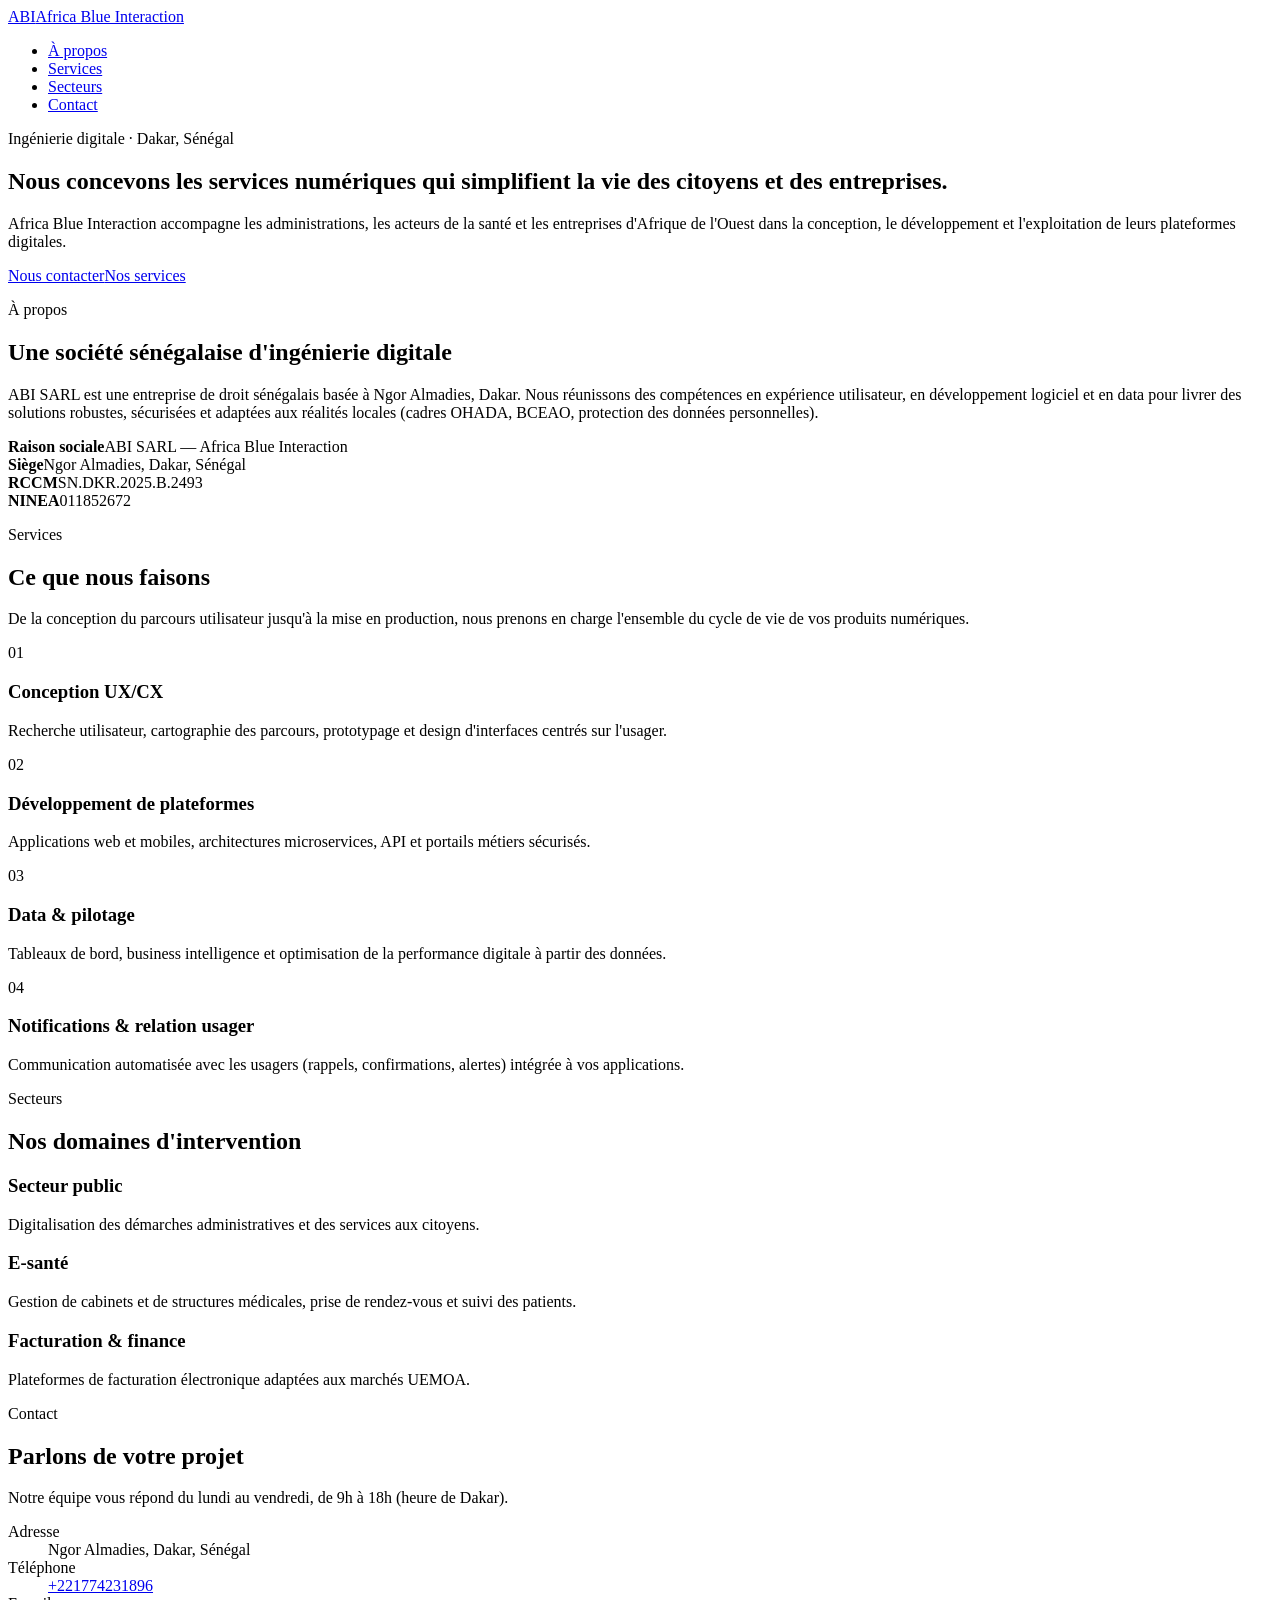
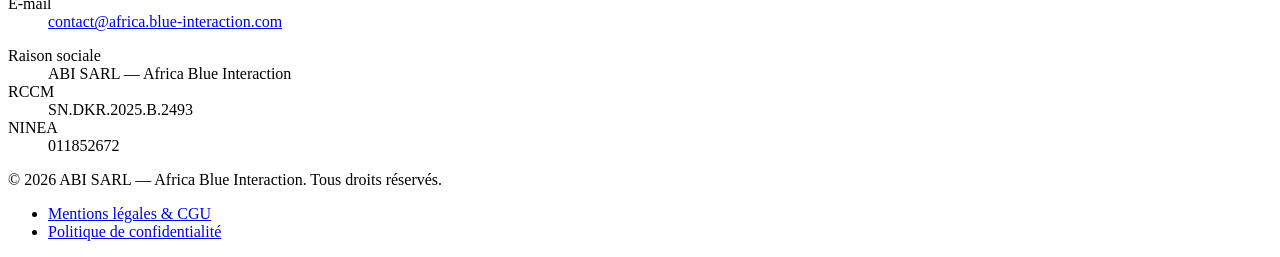
==== index.html @ 1cbf9026 "Create index.html" ====
<!doctype html>
<html lang="fr">
<head>
<meta charset="utf-8">
<meta name="viewport" content="width=device-width,initial-scale=1">
<title>Africa Blue Interaction — Ingénierie digitale, Dakar</title>
<meta name="description" content="Africa Blue Interaction (ABI SARL) est une société d'ingénierie digitale basée à Dakar, spécialisée dans la digitalisation du secteur public, l'e-santé, les plateformes data et l'expérience utilisateur.">
<link rel="preconnect" href="https://fonts.googleapis.com">
<link rel="preconnect" href="https://fonts.gstatic.com" crossorigin>
<link href="https://fonts.googleapis.com/css2?family=DM+Sans:wght@400;500;700&family=Fraunces:opsz,wght@9..144,600&display=swap" rel="stylesheet">
<link rel="stylesheet" href="style.css">
<script type="application/ld+json">
{"@context":"https://schema.org","@type":"Organization","name":"Africa Blue Interaction","legalName":"ABI SARL","url":"https://africa.blue-interaction.com","email":"contact@africa.blue-interaction.com","telephone":"+221774231896","address":{"@type":"PostalAddress","streetAddress":"Ngor Almadies","addressLocality":"Dakar","addressCountry":"SN"}}
</script>
</head>
<body>
<header class="top">
  <div class="wrap nav">
    <a class="brand" href="index.html"><span class="mark">ABI</span>Africa Blue Interaction</a>
    <ul>
      <li><a href="#apropos">À propos</a></li>
      <li><a href="#services">Services</a></li>
      <li><a href="#secteurs">Secteurs</a></li>
      <li><a href="#contact">Contact</a></li>
    </ul>
  </div>
</header>

<section class="hero">
  <div class="wrap">
    <p class="eyebrow">Ingénierie digitale · Dakar, Sénégal</p>
    <h1>Nous concevons les services numériques qui simplifient la vie des citoyens et des entreprises.</h1>
    <p>Africa Blue Interaction accompagne les administrations, les acteurs de la santé et les entreprises d'Afrique de l'Ouest dans la conception, le développement et l'exploitation de leurs plateformes digitales.</p>
    <a class="btn" href="#contact">Nous contacter</a><a class="btn ghost" href="#services">Nos services</a>
  </div>
</section>

<section id="apropos">
  <div class="wrap">
    <p class="kicker">À propos</p>
    <h2>Une société sénégalaise d'ingénierie digitale</h2>
    <p class="lead">ABI SARL est une entreprise de droit sénégalais basée à Ngor Almadies, Dakar. Nous réunissons des compétences en expérience utilisateur, en développement logiciel et en data pour livrer des solutions robustes, sécurisées et adaptées aux réalités locales (cadres OHADA, BCEAO, protection des données personnelles).</p>
    <div class="facts">
      <div class="fact"><b>Raison sociale</b><span>ABI SARL — Africa Blue Interaction</span></div>
      <div class="fact"><b>Siège</b><span>Ngor Almadies, Dakar, Sénégal</span></div>
      <div class="fact"><b>RCCM</b><span>SN.DKR.2025.B.2493</span></div>
      <div class="fact"><b>NINEA</b><span>011852672</span></div>
    </div>
  </div>
</section>

<section id="services" class="alt">
  <div class="wrap">
    <p class="kicker">Services</p>
    <h2>Ce que nous faisons</h2>
    <p class="lead">De la conception du parcours utilisateur jusqu'à la mise en production, nous prenons en charge l'ensemble du cycle de vie de vos produits numériques.</p>
    <div class="grid">
      <div class="card"><span class="num">01</span><h3>Conception UX/CX</h3><p>Recherche utilisateur, cartographie des parcours, prototypage et design d'interfaces centrés sur l'usager.</p></div>
      <div class="card"><span class="num">02</span><h3>Développement de plateformes</h3><p>Applications web et mobiles, architectures microservices, API et portails métiers sécurisés.</p></div>
      <div class="card"><span class="num">03</span><h3>Data & pilotage</h3><p>Tableaux de bord, business intelligence et optimisation de la performance digitale à partir des données.</p></div>
      <div class="card"><span class="num">04</span><h3>Notifications & relation usager</h3><p>Communication automatisée avec les usagers (rappels, confirmations, alertes) intégrée à vos applications.</p></div>
    </div>
  </div>
</section>

<section id="secteurs">
  <div class="wrap">
    <p class="kicker">Secteurs</p>
    <h2>Nos domaines d'intervention</h2>
    <div class="grid">
      <div class="card"><h3>Secteur public</h3><p>Digitalisation des démarches administratives et des services aux citoyens.</p></div>
      <div class="card"><h3>E-santé</h3><p>Gestion de cabinets et de structures médicales, prise de rendez-vous et suivi des patients.</p></div>
      <div class="card"><h3>Facturation & finance</h3><p>Plateformes de facturation électronique adaptées aux marchés UEMOA.</p></div>
    </div>
  </div>
</section>

<section id="contact" class="alt">
  <div class="wrap">
    <p class="kicker">Contact</p>
    <h2>Parlons de votre projet</h2>
    <p class="lead">Notre équipe vous répond du lundi au vendredi, de 9h à 18h (heure de Dakar).</p>
    <div class="contact-box">
      <dl>
        <div><dt>Adresse</dt><dd>Ngor Almadies, Dakar, Sénégal</dd></div>
        <div><dt>Téléphone</dt><dd><a href="tel:+221774231896">+221774231896</a></dd></div>
        <div><dt>E-mail</dt><dd><a href="mailto:contact@africa.blue-interaction.com">contact@africa.blue-interaction.com</a></dd></div>
      </dl>
      <dl>
        <div><dt>Raison sociale</dt><dd>ABI SARL — Africa Blue Interaction</dd></div>
        <div><dt>RCCM</dt><dd>SN.DKR.2025.B.2493</dd></div>
        <div><dt>NINEA</dt><dd>011852672</dd></div>
      </dl>
    </div>
  </div>
</section>

<footer>
  <div class="wrap foot">
    <p>© 2026 ABI SARL — Africa Blue Interaction. Tous droits réservés.</p>
    <ul>
      <li><a href="mentions-legales.html">Mentions légales & CGU</a></li>
      <li><a href="politique-confidentialite.html">Politique de confidentialité</a></li>
    </ul>
  </div>
</footer>
</body>
</html>
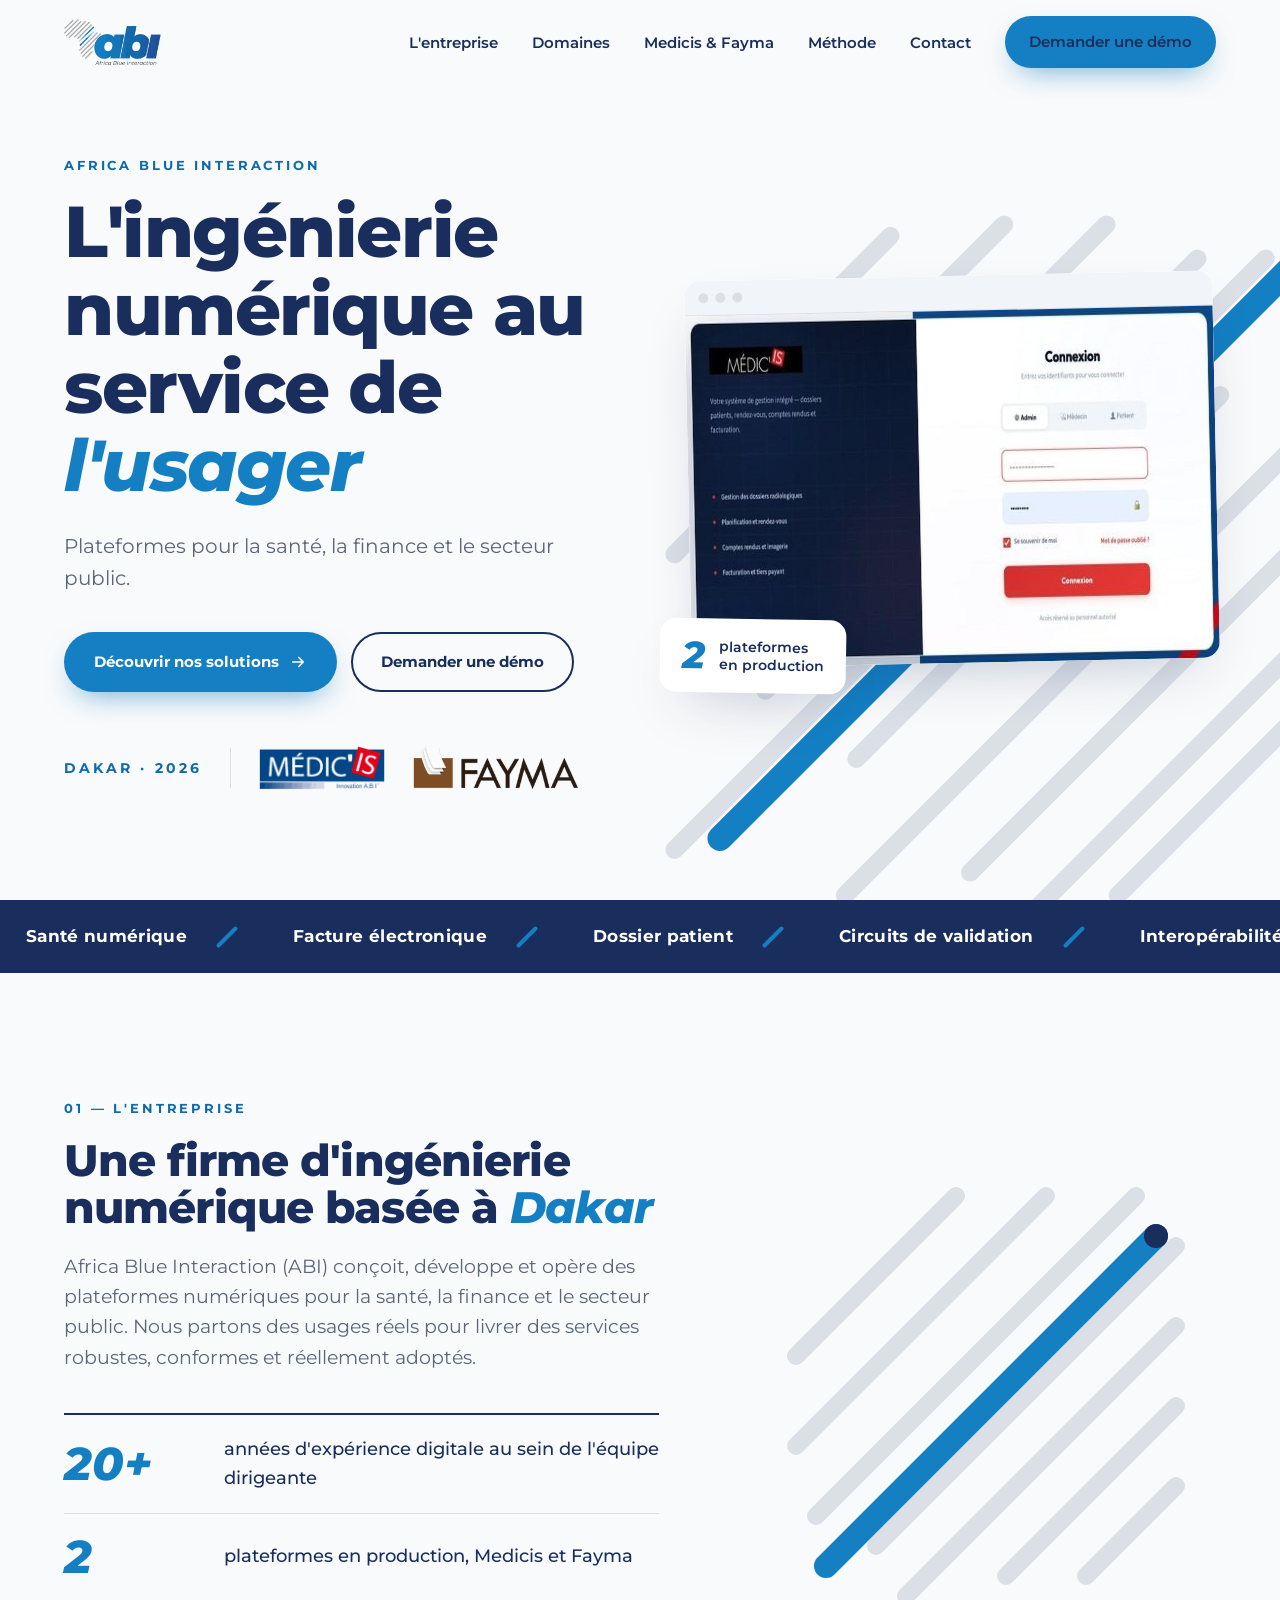
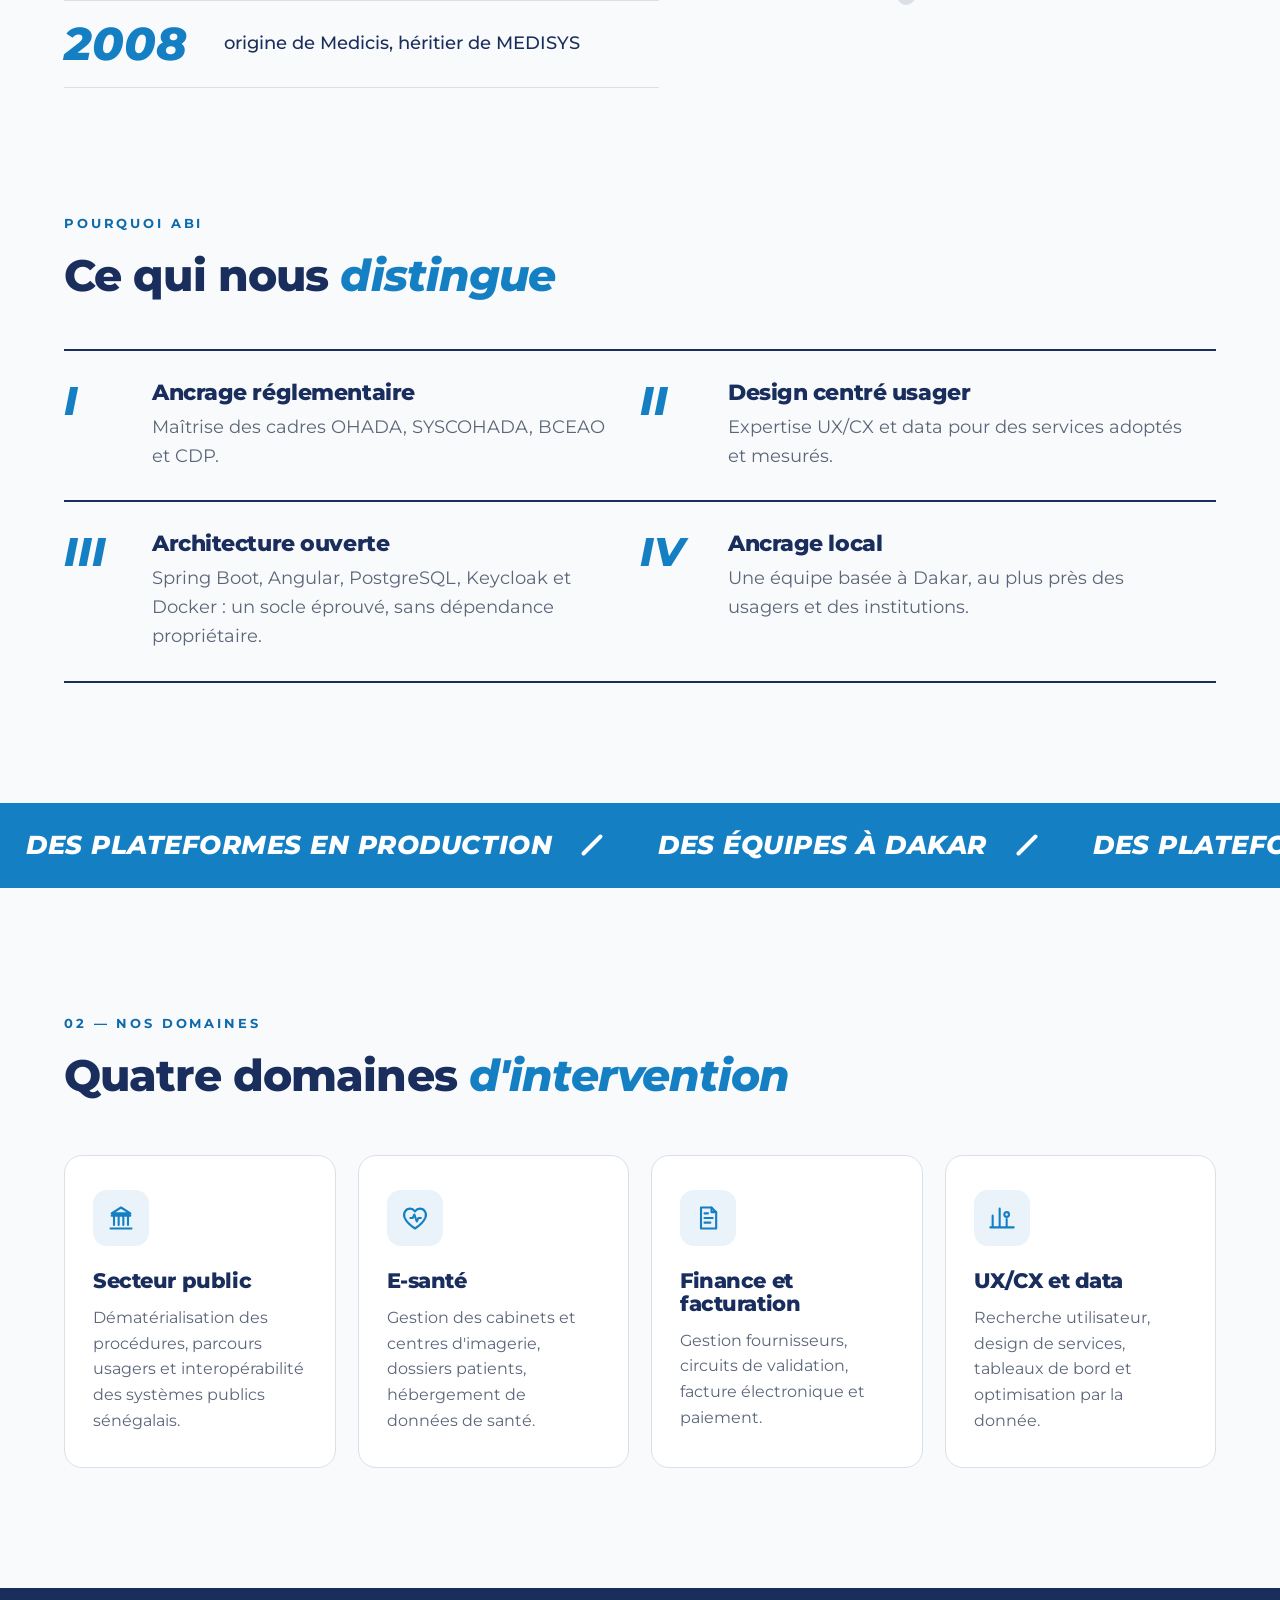
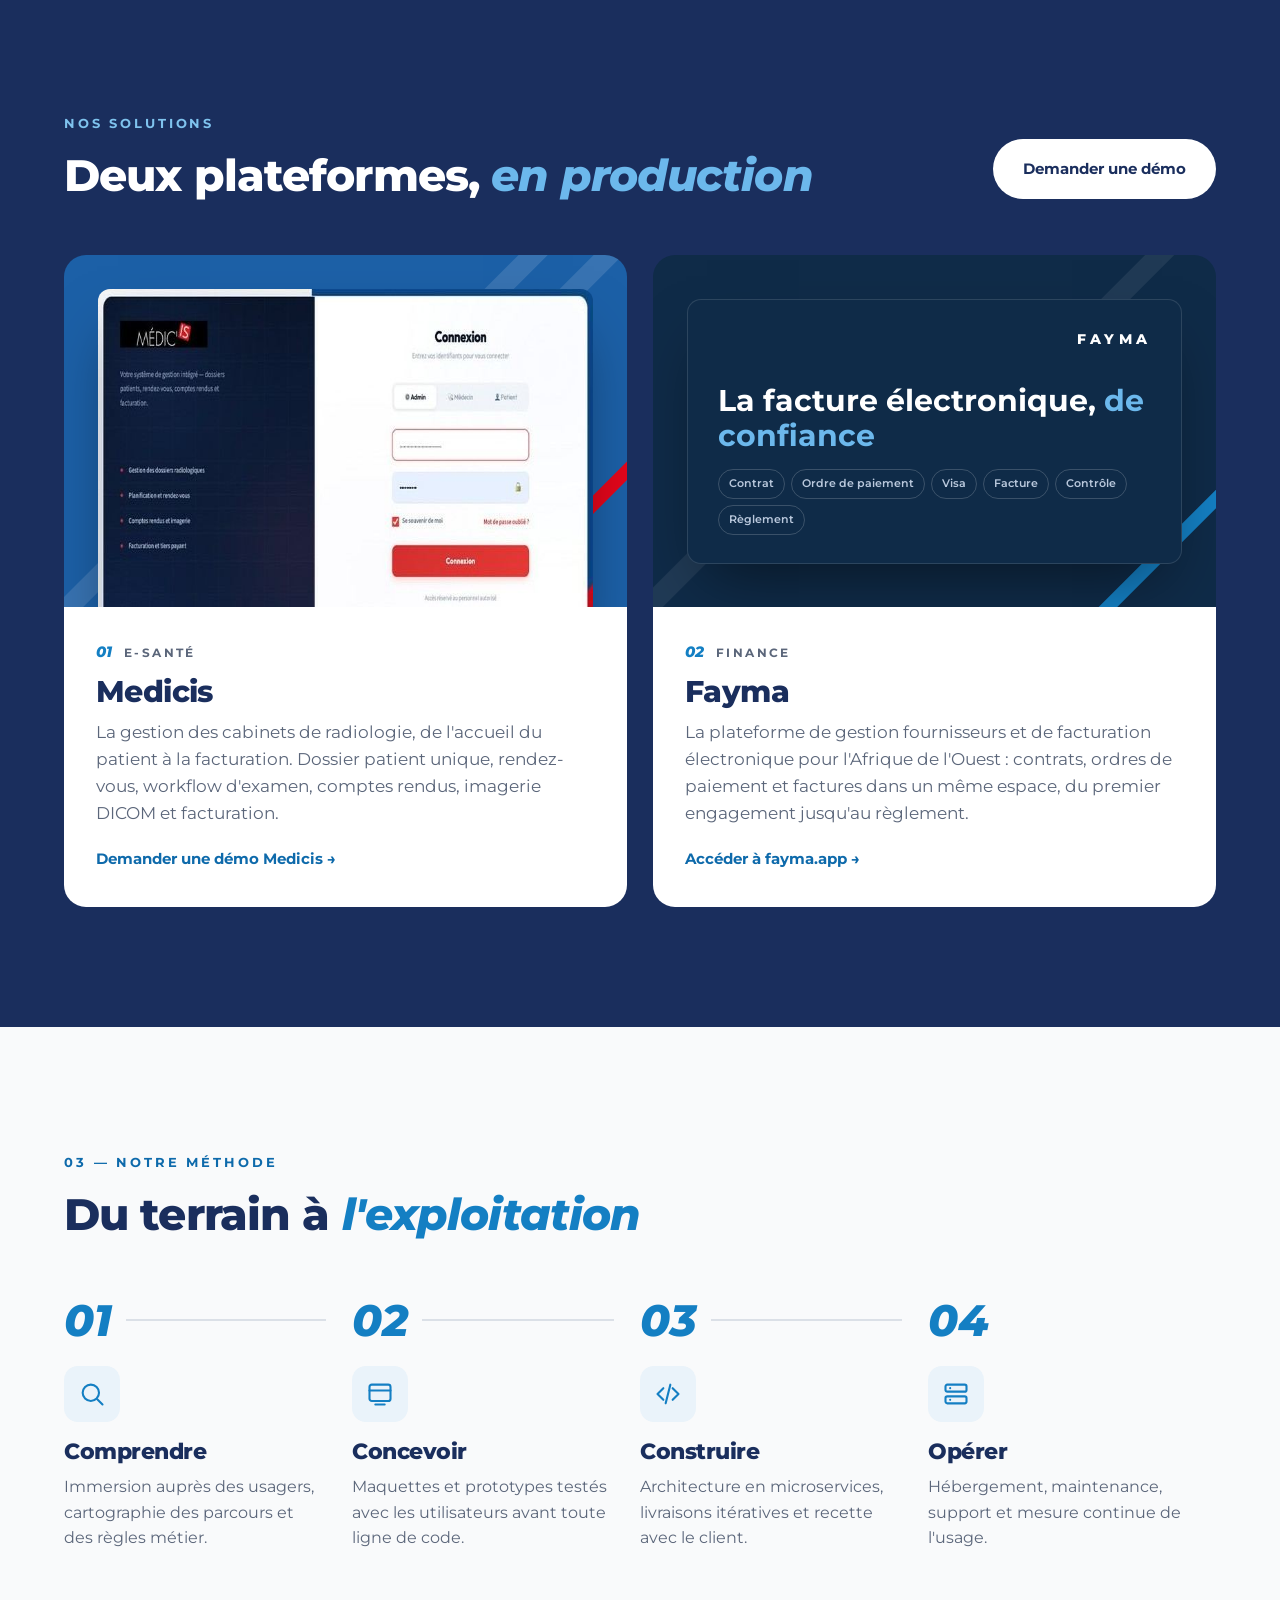
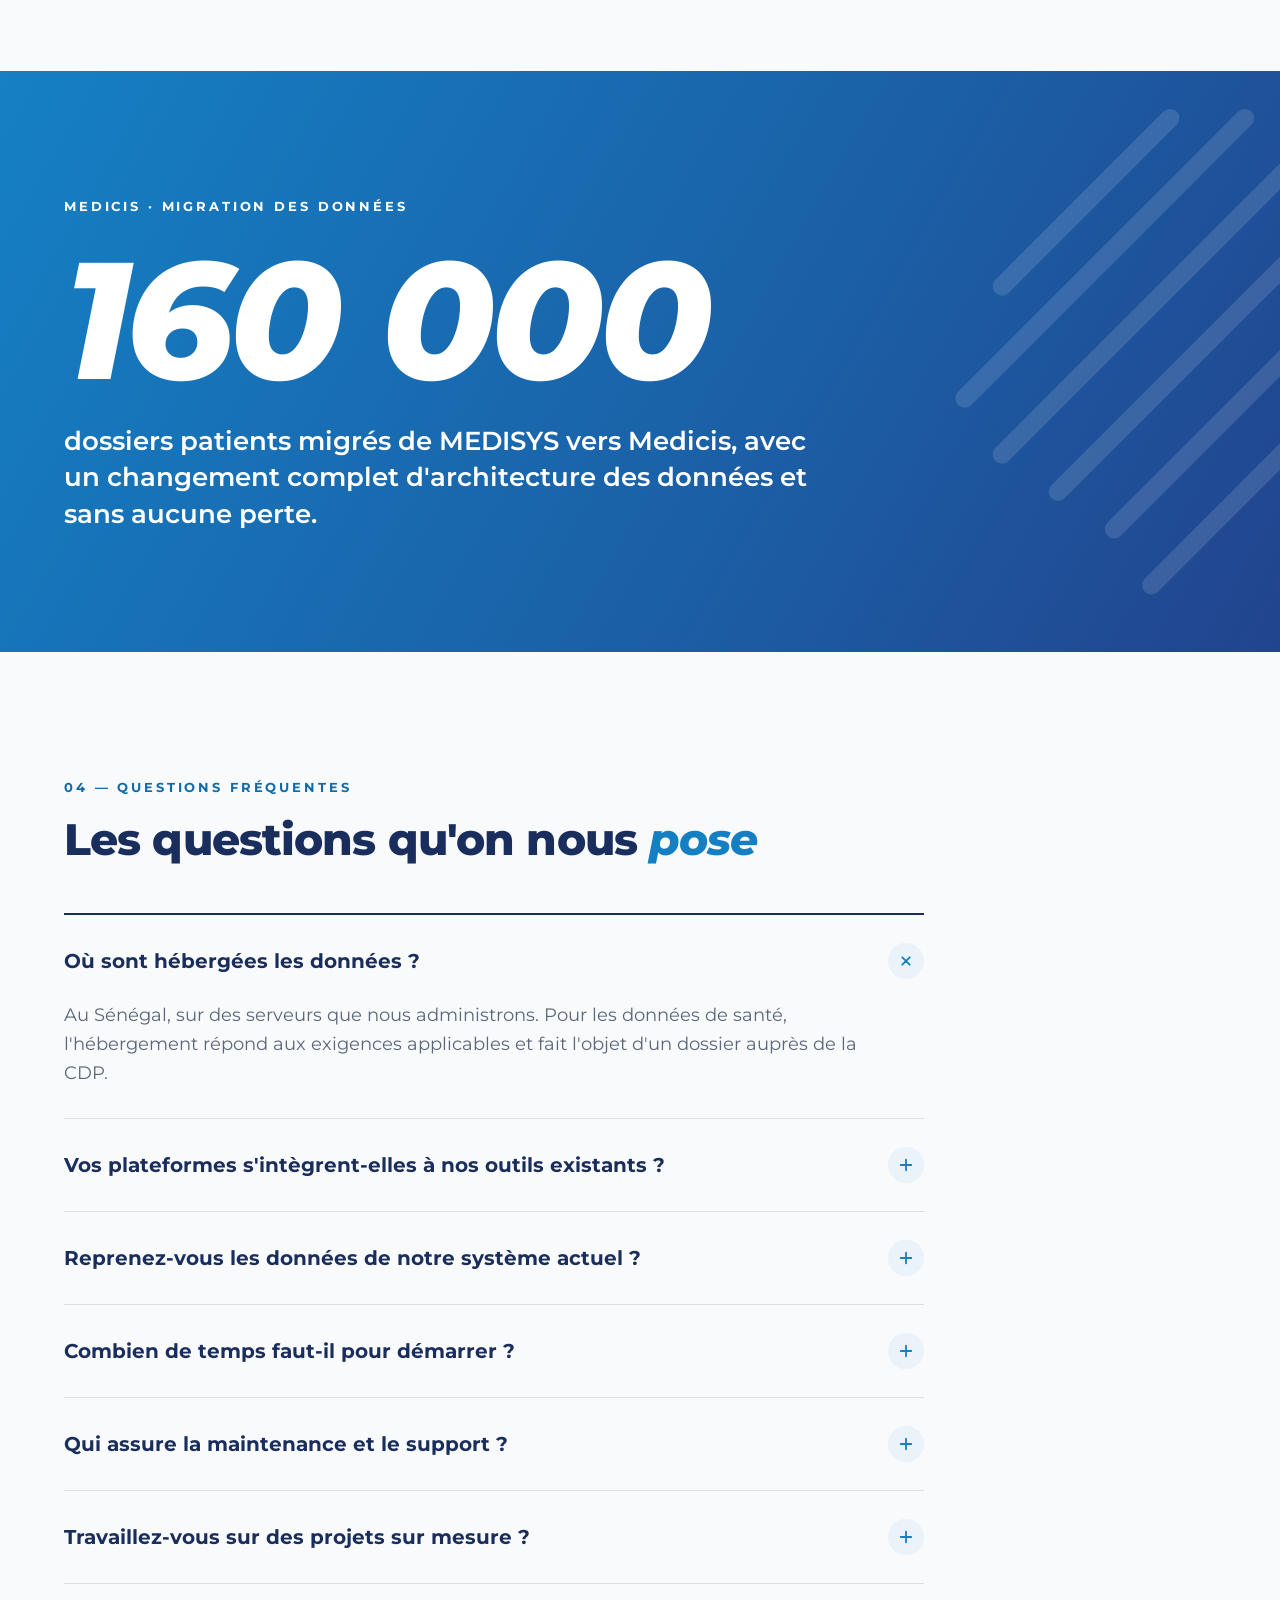
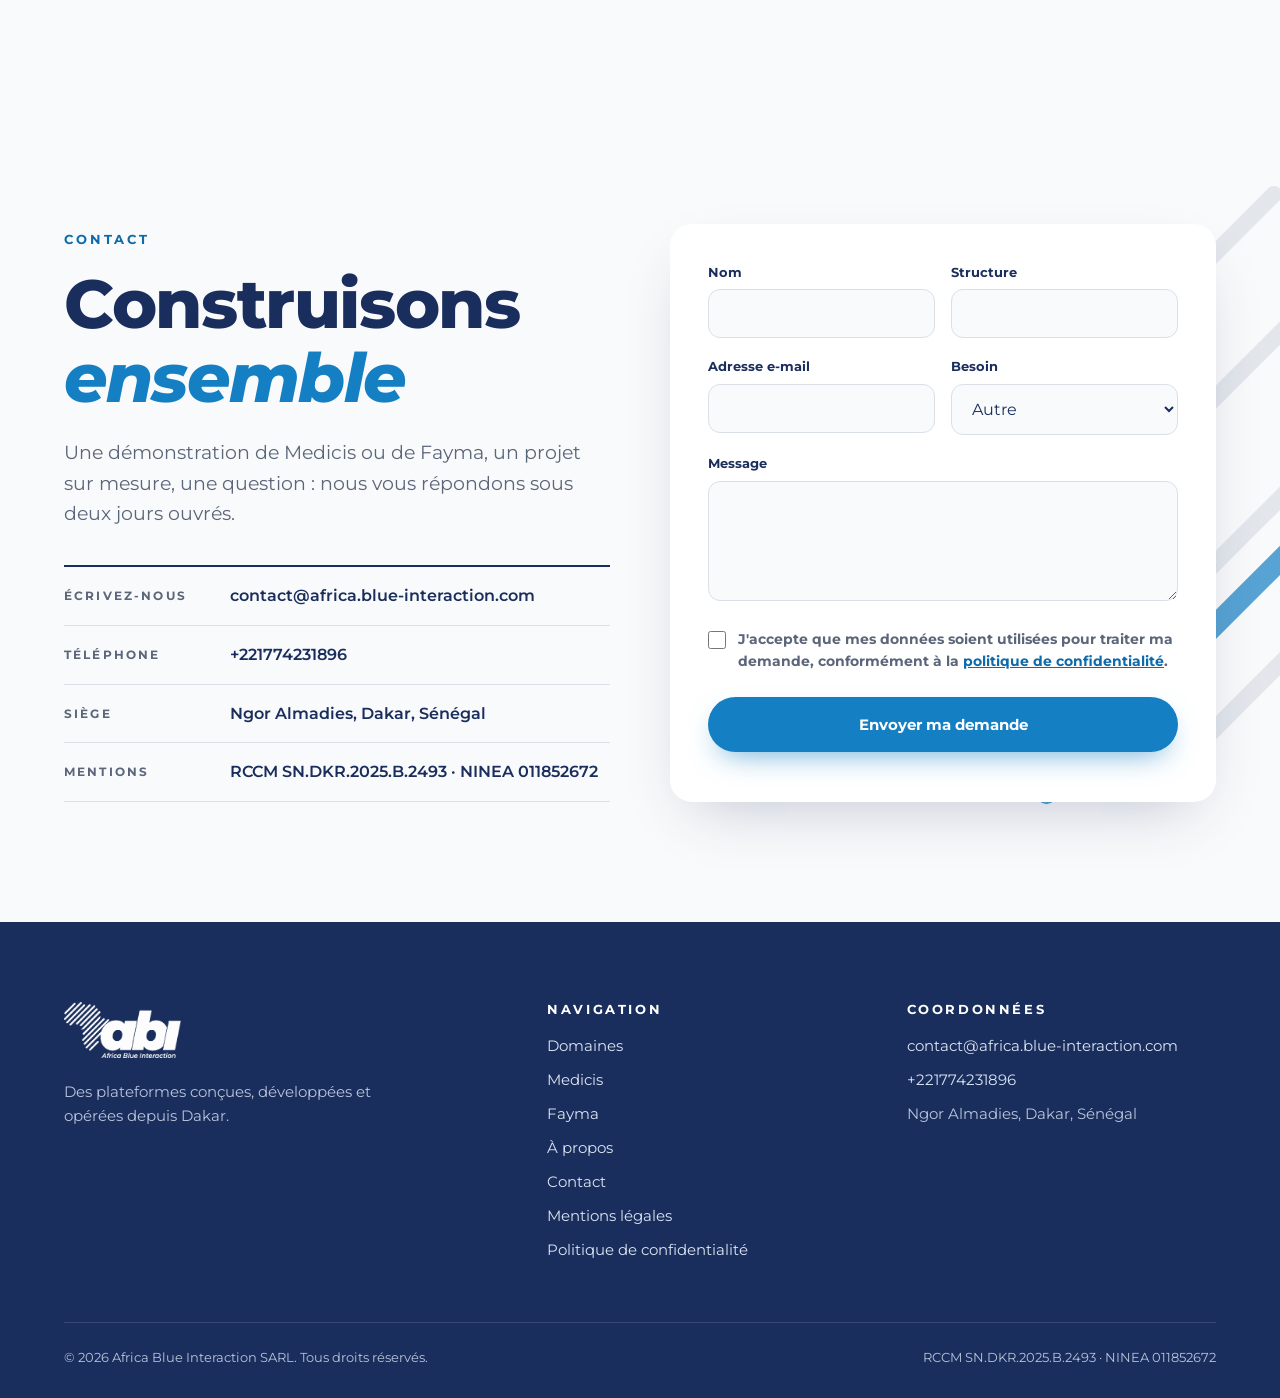
==== commit 86f76b40: "Add files via upload" ====
--- a/index.html
+++ b/index.html
@@ -3,106 +3,361 @@
 <head>
 <meta charset="utf-8">
 <meta name="viewport" content="width=device-width,initial-scale=1">
-<title>Africa Blue Interaction — Ingénierie digitale, Dakar</title>
-<meta name="description" content="Africa Blue Interaction (ABI SARL) est une société d'ingénierie digitale basée à Dakar, spécialisée dans la digitalisation du secteur public, l'e-santé, les plateformes data et l'expérience utilisateur.">
+<title>Africa Blue Interaction — L'ingénierie numérique au service de l'usager</title>
+<meta name="description" content="Africa Blue Interaction (ABI) conçoit, développe et opère depuis Dakar des plateformes numériques pour la santé, la finance et le secteur public : Medicis et Fayma.">
+<meta property="og:title" content="Africa Blue Interaction — Ingénierie numérique, Dakar">
+<meta property="og:description" content="Plateformes pour la santé, la finance et le secteur public.">
+<meta property="og:type" content="website">
+<meta property="og:url" content="https://africa.blue-interaction.com/">
+<meta property="og:image" content="https://africa.blue-interaction.com/assets/logo-abi.png">
+<link rel="icon" href="assets/logo-abi.png">
 <link rel="preconnect" href="https://fonts.googleapis.com">
 <link rel="preconnect" href="https://fonts.gstatic.com" crossorigin>
-<link href="https://fonts.googleapis.com/css2?family=DM+Sans:wght@400;500;700&family=Fraunces:opsz,wght@9..144,600&display=swap" rel="stylesheet">
+<link href="https://fonts.googleapis.com/css2?family=Montserrat:ital,wght@0,400;0,500;0,600;0,700;0,800;1,700;1,800&display=swap" rel="stylesheet">
 <link rel="stylesheet" href="style.css">
 <script type="application/ld+json">
-{"@context":"https://schema.org","@type":"Organization","name":"Africa Blue Interaction","legalName":"ABI SARL","url":"https://africa.blue-interaction.com","email":"contact@africa.blue-interaction.com","telephone":"+221774231896","address":{"@type":"PostalAddress","streetAddress":"Ngor Almadies","addressLocality":"Dakar","addressCountry":"SN"}}
+{"@context":"https://schema.org","@type":"Organization","name":"Africa Blue Interaction","legalName":"Africa Blue Interaction SARL","alternateName":"ABI SARL","url":"https://africa.blue-interaction.com","logo":"https://africa.blue-interaction.com/assets/logo-abi.png","email":"contact@africa.blue-interaction.com","telephone":"+221774231896","address":{"@type":"PostalAddress","streetAddress":"Ngor Almadies","addressLocality":"Dakar","addressCountry":"SN"}}
 </script>
 </head>
 <body>
-<header class="top">
+
+<header class="top" id="top">
   <div class="wrap nav">
-    <a class="brand" href="index.html"><span class="mark">ABI</span>Africa Blue Interaction</a>
-    <ul>
-      <li><a href="#apropos">À propos</a></li>
-      <li><a href="#services">Services</a></li>
-      <li><a href="#secteurs">Secteurs</a></li>
+    <a class="logo" href="#accueil" aria-label="Africa Blue Interaction, accueil"><img src="assets/logo-abi.png" alt="Africa Blue Interaction"></a>
+    <button class="burger" aria-label="Ouvrir le menu" aria-expanded="false"><span></span><span></span><span></span></button>
+    <ul id="menu">
+      <li><a href="#entreprise">L'entreprise</a></li>
+      <li><a href="#domaines">Domaines</a></li>
+      <li><a href="#solutions">Medicis &amp; Fayma</a></li>
+      <li><a href="#methode">Méthode</a></li>
       <li><a href="#contact">Contact</a></li>
+      <li><a class="btn btn-bleu" href="#contact">Demander une démo</a></li>
     </ul>
   </div>
 </header>
 
-<section class="hero">
-  <div class="wrap">
-    <p class="eyebrow">Ingénierie digitale · Dakar, Sénégal</p>
-    <h1>Nous concevons les services numériques qui simplifient la vie des citoyens et des entreprises.</h1>
-    <p>Africa Blue Interaction accompagne les administrations, les acteurs de la santé et les entreprises d'Afrique de l'Ouest dans la conception, le développement et l'exploitation de leurs plateformes digitales.</p>
-    <a class="btn" href="#contact">Nous contacter</a><a class="btn ghost" href="#services">Nos services</a>
-  </div>
-</section>
-
-<section id="apropos">
-  <div class="wrap">
-    <p class="kicker">À propos</p>
-    <h2>Une société sénégalaise d'ingénierie digitale</h2>
-    <p class="lead">ABI SARL est une entreprise de droit sénégalais basée à Ngor Almadies, Dakar. Nous réunissons des compétences en expérience utilisateur, en développement logiciel et en data pour livrer des solutions robustes, sécurisées et adaptées aux réalités locales (cadres OHADA, BCEAO, protection des données personnelles).</p>
-    <div class="facts">
-      <div class="fact"><b>Raison sociale</b><span>ABI SARL — Africa Blue Interaction</span></div>
-      <div class="fact"><b>Siège</b><span>Ngor Almadies, Dakar, Sénégal</span></div>
-      <div class="fact"><b>RCCM</b><span>SN.DKR.2025.B.2493</span></div>
-      <div class="fact"><b>NINEA</b><span>011852672</span></div>
-    </div>
-  </div>
-</section>
-
-<section id="services" class="alt">
-  <div class="wrap">
-    <p class="kicker">Services</p>
-    <h2>Ce que nous faisons</h2>
-    <p class="lead">De la conception du parcours utilisateur jusqu'à la mise en production, nous prenons en charge l'ensemble du cycle de vie de vos produits numériques.</p>
-    <div class="grid">
-      <div class="card"><span class="num">01</span><h3>Conception UX/CX</h3><p>Recherche utilisateur, cartographie des parcours, prototypage et design d'interfaces centrés sur l'usager.</p></div>
-      <div class="card"><span class="num">02</span><h3>Développement de plateformes</h3><p>Applications web et mobiles, architectures microservices, API et portails métiers sécurisés.</p></div>
-      <div class="card"><span class="num">03</span><h3>Data & pilotage</h3><p>Tableaux de bord, business intelligence et optimisation de la performance digitale à partir des données.</p></div>
-      <div class="card"><span class="num">04</span><h3>Notifications & relation usager</h3><p>Communication automatisée avec les usagers (rappels, confirmations, alertes) intégrée à vos applications.</p></div>
-    </div>
-  </div>
-</section>
-
-<section id="secteurs">
-  <div class="wrap">
-    <p class="kicker">Secteurs</p>
-    <h2>Nos domaines d'intervention</h2>
-    <div class="grid">
-      <div class="card"><h3>Secteur public</h3><p>Digitalisation des démarches administratives et des services aux citoyens.</p></div>
-      <div class="card"><h3>E-santé</h3><p>Gestion de cabinets et de structures médicales, prise de rendez-vous et suivi des patients.</p></div>
-      <div class="card"><h3>Facturation & finance</h3><p>Plateformes de facturation électronique adaptées aux marchés UEMOA.</p></div>
-    </div>
-  </div>
-</section>
-
-<section id="contact" class="alt">
-  <div class="wrap">
-    <p class="kicker">Contact</p>
-    <h2>Parlons de votre projet</h2>
-    <p class="lead">Notre équipe vous répond du lundi au vendredi, de 9h à 18h (heure de Dakar).</p>
-    <div class="contact-box">
-      <dl>
-        <div><dt>Adresse</dt><dd>Ngor Almadies, Dakar, Sénégal</dd></div>
+<!-- HÉROS -->
+<section class="hero" id="accueil">
+  <svg class="stripes" viewBox="0 0 640 760" preserveAspectRatio="xMaxYMid meet" aria-hidden="true">
+    <g stroke="#DBE0E7" stroke-width="16">
+      <line x1="90" y1="300" x2="230" y2="160"/>
+      <line x1="40" y1="440" x2="330" y2="150"/>
+      <line x1="40" y1="530" x2="420" y2="150"/>
+      <line x1="120" y1="560" x2="500" y2="180"/>
+      <line x1="40" y1="700" x2="560" y2="180"/>
+      <line x1="200" y1="620" x2="520" y2="300"/>
+      <line x1="190" y1="740" x2="610" y2="320"/>
+      <line x1="300" y1="720" x2="590" y2="430"/>
+      <line x1="350" y1="760" x2="640" y2="470"/>
+      <line x1="430" y1="740" x2="620" y2="550"/>
+    </g>
+    <line class="diag" x1="80" y1="690" x2="590" y2="180" stroke="#147FC3" stroke-width="22" stroke-linecap="round"/>
+  </svg>
+  <span class="vertical">INGÉNIERIE NUMÉRIQUE · DAKAR</span>
+  <div class="wrap hero-grid">
+    <div>
+      <span class="label rv">Africa Blue Interaction</span>
+      <h1 class="rv">L'ingénierie numérique au service de <em class="k">l'usager</em></h1>
+      <p class="sub rv">Plateformes pour la santé, la finance et le secteur public.</p>
+      <div class="ctas rv">
+        <a class="btn btn-bleu" href="#solutions">Découvrir nos solutions
+          <svg viewBox="0 0 24 24" fill="none" stroke="currentColor" stroke-width="2.2" stroke-linecap="round" stroke-linejoin="round"><path d="M5 12h14M13 6l6 6-6 6"/></svg></a>
+        <a class="btn btn-ligne" href="#contact">Demander une démo</a>
+      </div>
+      <div class="meta rv">
+        <span class="city">DAKAR · 2026</span>
+        <span class="sep"></span>
+        <a href="#solutions" aria-label="Medicis"><img src="assets/logo-medicis.png" alt="Medicis"></a>
+        <a href="#solutions" aria-label="Fayma"><img src="assets/logo-fayma.png" alt="Fayma"></a>
+      </div>
+    </div>
+    <div class="hero-visual rv">
+      <div class="browser">
+        <div class="bar"><i></i><i></i><i></i></div>
+        <img src="assets/capture-medicis.jpg" alt="Écran de connexion de la plateforme Medicis" width="718" height="352">
+      </div>
+      <div class="badge"><b>2</b><span>plateformes<br>en production</span></div>
+    </div>
+  </div>
+</section>
+
+<!-- BANDEAU -->
+<div class="marquee" aria-hidden="true">
+  <div class="track">
+    <span>Santé numérique</span><span>Facture électronique</span><span>Dossier patient</span><span>Circuits de validation</span><span>Interopérabilité</span><span>Expérience utilisateur</span><span>Données et pilotage</span><span>Hébergement au Sénégal</span><span>Conduite du changement</span>
+    <span>Santé numérique</span><span>Facture électronique</span><span>Dossier patient</span><span>Circuits de validation</span><span>Interopérabilité</span><span>Expérience utilisateur</span><span>Données et pilotage</span><span>Hébergement au Sénégal</span><span>Conduite du changement</span>
+  </div>
+</div>
+
+<!-- ENTREPRISE -->
+<section class="pad" id="entreprise">
+  <div class="wrap split">
+    <div>
+      <span class="label rv">01 — L'entreprise</span>
+      <h2 class="h2 rv">Une firme d'ingénierie numérique basée à <em class="k">Dakar</em></h2>
+      <p class="lead rv">Africa Blue Interaction (ABI) conçoit, développe et opère des plateformes numériques pour la santé, la finance et le secteur public. Nous partons des usages réels pour livrer des services robustes, conformes et réellement adoptés.</p>
+      <div class="chiffres rv">
+        <div class="chiffre"><b>20+</b><span>années d'expérience digitale au sein de l'équipe dirigeante</span></div>
+        <div class="chiffre"><b>2</b><span>plateformes en production, Medicis et Fayma</span></div>
+        <div class="chiffre"><b>2008</b><span>origine de Medicis, héritier de MEDISYS</span></div>
+      </div>
+    </div>
+    <div class="art rv" aria-hidden="true">
+      <svg viewBox="0 0 460 460" width="100%" height="100%">
+        <g stroke="#DBE0E7" stroke-width="18" stroke-linecap="round">
+          <line x1="40" y1="200" x2="200" y2="40"/>
+          <line x1="40" y1="290" x2="290" y2="40"/>
+          <line x1="60" y1="360" x2="380" y2="40"/>
+          <line x1="120" y1="390" x2="420" y2="90"/>
+          <line x1="150" y1="440" x2="420" y2="170"/>
+          <line x1="250" y1="420" x2="420" y2="250"/>
+          <line x1="330" y1="420" x2="420" y2="330"/>
+        </g>
+        <line x1="70" y1="410" x2="400" y2="80" stroke="#147FC3" stroke-width="24" stroke-linecap="round"/>
+        <circle cx="400" cy="80" r="12" fill="#1A2E5D"/>
+      </svg>
+    </div>
+  </div>
+</section>
+
+<!-- CE QUI NOUS DISTINGUE -->
+<section class="pad" style="padding-top:0">
+  <div class="wrap">
+    <span class="label rv">Pourquoi ABI</span>
+    <h2 class="h2 rv">Ce qui nous <em class="k">distingue</em></h2>
+    <div class="atouts rv">
+      <div class="atout"><span class="n">I</span><div><h3>Ancrage réglementaire</h3><p>Maîtrise des cadres OHADA, SYSCOHADA, BCEAO et CDP.</p></div></div>
+      <div class="atout"><span class="n">II</span><div><h3>Design centré usager</h3><p>Expertise UX/CX et data pour des services adoptés et mesurés.</p></div></div>
+      <div class="atout"><span class="n">III</span><div><h3>Architecture ouverte</h3><p>Spring Boot, Angular, PostgreSQL, Keycloak et Docker : un socle éprouvé, sans dépendance propriétaire.</p></div></div>
+      <div class="atout"><span class="n">IV</span><div><h3>Ancrage local</h3><p>Une équipe basée à Dakar, au plus près des usagers et des institutions.</p></div></div>
+    </div>
+  </div>
+</section>
+
+<div class="marquee bleu" aria-hidden="true">
+  <div class="track">
+    <span>Des plateformes en production</span><span>Des équipes à Dakar</span><span>Des plateformes en production</span><span>Des équipes à Dakar</span>
+    <span>Des plateformes en production</span><span>Des équipes à Dakar</span><span>Des plateformes en production</span><span>Des équipes à Dakar</span>
+  </div>
+</div>
+
+<!-- DOMAINES -->
+<section class="pad" id="domaines">
+  <div class="wrap">
+    <span class="label rv">02 — Nos domaines</span>
+    <h2 class="h2 rv">Quatre domaines <em class="k">d'intervention</em></h2>
+    <div class="cartes">
+      <article class="carte rv">
+        <div class="ico"><svg viewBox="0 0 24 24"><path d="M3 21h18M4 10h16M12 3l8 5H4l8-5zM6 10v8M10 10v8M14 10v8M18 10v8"/></svg></div>
+        <h3>Secteur public</h3>
+        <p>Dématérialisation des procédures, parcours usagers et interopérabilité des systèmes publics sénégalais.</p>
+      </article>
+      <article class="carte rv">
+        <div class="ico"><svg viewBox="0 0 24 24"><path d="M12 21s-7-4.5-9-9.5C1.6 7.7 4.2 4 7.8 4c1.9 0 3.2 1 4.2 2.3C13 5 14.3 4 16.2 4c3.6 0 6.2 3.7 4.8 7.5-2 5-9 9.5-9 9.5z"/><path d="M8 12h2l1.5-3 2 6 1.5-3h2"/></svg></div>
+        <h3>E-santé</h3>
+        <p>Gestion des cabinets et centres d'imagerie, dossiers patients, hébergement de données de santé.</p>
+      </article>
+      <article class="carte rv">
+        <div class="ico"><svg viewBox="0 0 24 24"><path d="M6 3h9l4 4v14H6z"/><path d="M15 3v4h4M9 12h7M9 16h5M9 8h3"/></svg></div>
+        <h3>Finance et facturation</h3>
+        <p>Gestion fournisseurs, circuits de validation, facture électronique et paiement.</p>
+      </article>
+      <article class="carte rv">
+        <div class="ico"><svg viewBox="0 0 24 24"><path d="M4 20V10M10 20V4M16 20v-7M22 20H2"/><circle cx="16" cy="9" r="2"/></svg></div>
+        <h3>UX/CX et data</h3>
+        <p>Recherche utilisateur, design de services, tableaux de bord et optimisation par la donnée.</p>
+      </article>
+    </div>
+  </div>
+</section>
+
+<!-- SOLUTIONS -->
+<section class="pad solutions" id="solutions">
+  <div class="wrap">
+    <div class="sol-head">
+      <div>
+        <span class="label rv">Nos solutions</span>
+        <h2 class="h2 rv" style="margin:0">Deux plateformes, <em class="k" style="color:#6CB8EC">en production</em></h2>
+      </div>
+      <a class="btn btn-blanc rv" href="#contact">Demander une démo</a>
+    </div>
+    <div class="sol-grid">
+      <a class="sol med rv" href="#contact" data-produit="Medicis">
+        <div class="vis">
+          <svg class="rays" viewBox="0 0 600 375" preserveAspectRatio="xMidYMid slice" aria-hidden="true">
+            <g stroke="rgba(255,255,255,.12)" stroke-width="22" stroke-linecap="round">
+              <line x1="380" y1="120" x2="520" y2="-20"/><line x1="420" y1="160" x2="600" y2="-20"/><line x1="-20" y1="400" x2="120" y2="260"/>
+            </g>
+            <line x1="430" y1="400" x2="620" y2="210" stroke="#E3061B" stroke-width="14" stroke-linecap="round"/>
+          </svg>
+          <img class="shot" src="assets/capture-medicis.jpg" alt="Capture de la plateforme Medicis" width="718" height="352">
+        </div>
+        <div class="body">
+          <span class="num">01</span><span class="tag">E-SANTÉ</span>
+          <h3>Medicis</h3>
+          <p>La gestion des cabinets de radiologie, de l'accueil du patient à la facturation. Dossier patient unique, rendez-vous, workflow d'examen, comptes rendus, imagerie DICOM et facturation.</p>
+          <span class="go">Demander une démo Medicis →</span>
+        </div>
+      </a>
+      <a class="sol fay rv" href="https://fayma.app" target="_blank" rel="noopener">
+        <div class="vis">
+          <svg class="rays" viewBox="0 0 600 375" preserveAspectRatio="xMidYMid slice" aria-hidden="true">
+            <g stroke="rgba(255,255,255,.07)" stroke-width="22" stroke-linecap="round">
+              <line x1="400" y1="140" x2="560" y2="-20"/><line x1="-20" y1="390" x2="140" y2="230"/>
+            </g>
+            <line x1="460" y1="400" x2="640" y2="220" stroke="#147FC3" stroke-width="14" stroke-linecap="round"/>
+          </svg>
+          <div class="fay-card">
+            <div class="mk">FAYMA</div>
+            <div class="t">La facture électronique, <span>de confiance</span></div>
+            <div class="steps"><i>Contrat</i><i>Ordre de paiement</i><i>Visa</i><i>Facture</i><i>Contrôle</i><i>Règlement</i></div>
+          </div>
+        </div>
+        <div class="body">
+          <span class="num">02</span><span class="tag">FINANCE</span>
+          <h3>Fayma</h3>
+          <p>La plateforme de gestion fournisseurs et de facturation électronique pour l'Afrique de l'Ouest : contrats, ordres de paiement et factures dans un même espace, du premier engagement jusqu'au règlement.</p>
+          <span class="go">Accéder à fayma.app →</span>
+        </div>
+      </a>
+    </div>
+  </div>
+</section>
+
+<!-- MÉTHODE -->
+<section class="pad" id="methode">
+  <div class="wrap">
+    <span class="label rv">03 — Notre méthode</span>
+    <h2 class="h2 rv">Du terrain à <em class="k">l'exploitation</em></h2>
+    <div class="etapes">
+      <div class="etape rv">
+        <div class="top-line"><span class="n">01</span></div>
+        <div class="ico"><svg viewBox="0 0 24 24"><circle cx="11" cy="11" r="7"/><path d="M21 21l-4.5-4.5"/></svg></div>
+        <h3>Comprendre</h3><p>Immersion auprès des usagers, cartographie des parcours et des règles métier.</p>
+      </div>
+      <div class="etape rv">
+        <div class="top-line"><span class="n">02</span></div>
+        <div class="ico"><svg viewBox="0 0 24 24"><rect x="3" y="4" width="18" height="14" rx="2"/><path d="M3 9h18M8 21h8"/></svg></div>
+        <h3>Concevoir</h3><p>Maquettes et prototypes testés avec les utilisateurs avant toute ligne de code.</p>
+      </div>
+      <div class="etape rv">
+        <div class="top-line"><span class="n">03</span></div>
+        <div class="ico"><svg viewBox="0 0 24 24"><path d="M8 7l-5 5 5 5M16 7l5 5-5 5M14 4l-4 16"/></svg></div>
+        <h3>Construire</h3><p>Architecture en microservices, livraisons itératives et recette avec le client.</p>
+      </div>
+      <div class="etape rv">
+        <div class="top-line"><span class="n">04</span></div>
+        <div class="ico"><svg viewBox="0 0 24 24"><rect x="3" y="4" width="18" height="6" rx="1.5"/><rect x="3" y="14" width="18" height="6" rx="1.5"/><path d="M7 7h.01M7 17h.01"/></svg></div>
+        <h3>Opérer</h3><p>Hébergement, maintenance, support et mesure continue de l'usage.</p>
+      </div>
+    </div>
+  </div>
+</section>
+
+<!-- CHIFFRE CLÉ -->
+<section class="pad cle">
+  <svg viewBox="0 0 400 560" aria-hidden="true">
+    <g stroke="rgba(255,255,255,.14)" stroke-width="20" stroke-linecap="round">
+      <line x1="60" y1="200" x2="240" y2="20"/><line x1="20" y1="320" x2="320" y2="20"/><line x1="60" y1="380" x2="380" y2="60"/>
+      <line x1="120" y1="420" x2="380" y2="160"/><line x1="180" y1="460" x2="380" y2="260"/><line x1="220" y1="520" x2="380" y2="360"/>
+    </g>
+  </svg>
+  <div class="wrap" style="position:relative">
+    <span class="label rv">Medicis · Migration des données</span>
+    <div class="big rv">160 000</div>
+    <p class="rv">dossiers patients migrés de MEDISYS vers Medicis, avec un changement complet d'architecture des données et sans aucune perte.</p>
+  </div>
+</section>
+
+<!-- FAQ -->
+<section class="pad" id="faq">
+  <div class="wrap">
+    <span class="label rv">04 — Questions fréquentes</span>
+    <h2 class="h2 rv">Les questions qu'on nous <em class="k">pose</em></h2>
+    <div class="faq rv">
+      <details open><summary>Où sont hébergées les données ?</summary><p>Au Sénégal, sur des serveurs que nous administrons. Pour les données de santé, l'hébergement répond aux exigences applicables et fait l'objet d'un dossier auprès de la CDP.</p></details>
+      <details><summary>Vos plateformes s'intègrent-elles à nos outils existants ?</summary><p>Oui. Nos applications exposent des interfaces ouvertes et s'appuient sur des standards établis pour dialoguer avec les systèmes déjà en place.</p></details>
+      <details><summary>Reprenez-vous les données de notre système actuel ?</summary><p>Oui. La migration de 160 000 dossiers patients de MEDISYS vers Medicis a été menée sans perte, avec un changement complet d'architecture.</p></details>
+      <details><summary>Combien de temps faut-il pour démarrer ?</summary><p>Une présentation dure moins de trente minutes. Un déploiement pilote se compte en semaines, selon le périmètre et la reprise des données existantes.</p></details>
+      <details><summary>Qui assure la maintenance et le support ?</summary><p>Nos équipes, depuis Dakar : maintenance corrective et évolutive, supervision et accompagnement des utilisateurs.</p></details>
+      <details><summary>Travaillez-vous sur des projets sur mesure ?</summary><p>Oui, quand le besoin sort du périmètre de nos plateformes : conception de service, expérience utilisateur, tableaux de bord, intégration au système d'information.</p></details>
+    </div>
+  </div>
+</section>
+
+<!-- CONTACT -->
+<section class="pad contact" id="contact">
+  <svg class="stripes" viewBox="0 0 640 760" preserveAspectRatio="xMaxYMid meet" aria-hidden="true" style="opacity:.7">
+    <g stroke="#DBE0E7" stroke-width="16" stroke-linecap="round">
+      <line x1="300" y1="300" x2="560" y2="40"/><line x1="320" y1="420" x2="640" y2="100"/><line x1="380" y1="520" x2="640" y2="260"/><line x1="440" y1="620" x2="640" y2="420"/>
+    </g>
+    <line x1="340" y1="620" x2="620" y2="340" stroke="#147FC3" stroke-width="20" stroke-linecap="round"/>
+  </svg>
+  <div class="wrap contact-grid">
+    <div>
+      <span class="label rv">Contact</span>
+      <h2 class="rv">Construisons <em class="k">ensemble</em></h2>
+      <p class="lead rv">Une démonstration de Medicis ou de Fayma, un projet sur mesure, une question : nous vous répondons sous deux jours ouvrés.</p>
+      <dl class="coord rv">
+        <div><dt>Écrivez-nous</dt><dd><a href="mailto:contact@africa.blue-interaction.com">contact@africa.blue-interaction.com</a></dd></div>
         <div><dt>Téléphone</dt><dd><a href="tel:+221774231896">+221774231896</a></dd></div>
-        <div><dt>E-mail</dt><dd><a href="mailto:contact@africa.blue-interaction.com">contact@africa.blue-interaction.com</a></dd></div>
+        <div><dt>Siège</dt><dd>Ngor Almadies, Dakar, Sénégal</dd></div>
+        <div><dt>Mentions</dt><dd>RCCM SN.DKR.2025.B.2493 · NINEA 011852672</dd></div>
       </dl>
-      <dl>
-        <div><dt>Raison sociale</dt><dd>ABI SARL — Africa Blue Interaction</dd></div>
-        <div><dt>RCCM</dt><dd>SN.DKR.2025.B.2493</dd></div>
-        <div><dt>NINEA</dt><dd>011852672</dd></div>
-      </dl>
-    </div>
+    </div>
+    <form class="f rv" id="form-contact" novalidate>
+      <div class="row">
+        <div class="fld"><label for="nom">Nom</label><input id="nom" name="nom" required autocomplete="name"></div>
+        <div class="fld"><label for="structure">Structure</label><input id="structure" name="structure" autocomplete="organization"></div>
+      </div>
+      <div class="row">
+        <div class="fld"><label for="email">Adresse e-mail</label><input id="email" name="email" type="email" required autocomplete="email"></div>
+        <div class="fld"><label for="besoin">Besoin</label>
+          <select id="besoin" name="besoin"><option>Medicis</option><option>Fayma</option><option selected>Autre</option></select></div>
+      </div>
+      <div class="fld"><label for="message">Message</label><textarea id="message" name="message" required></textarea></div>
+      <label class="consent"><input type="checkbox" id="consent" required><span>J'accepte que mes données soient utilisées pour traiter ma demande, conformément à la <a href="politique-confidentialite.html">politique de confidentialité</a>.</span></label>
+      <button class="btn btn-bleu" type="submit">Envoyer ma demande</button>
+      <div class="ok" id="ok">Merci, nous vous répondons sous deux jours ouvrés.</div>
+    </form>
   </div>
 </section>
 
 <footer>
-  <div class="wrap foot">
-    <p>© 2026 ABI SARL — Africa Blue Interaction. Tous droits réservés.</p>
-    <ul>
-      <li><a href="mentions-legales.html">Mentions légales & CGU</a></li>
-      <li><a href="politique-confidentialite.html">Politique de confidentialité</a></li>
-    </ul>
+  <div class="wrap">
+    <div class="foot-grid">
+      <div>
+        <img class="flogo" src="assets/logo-abi-blanc.png" alt="Africa Blue Interaction">
+        <p style="max-width:360px">Des plateformes conçues, développées et opérées depuis Dakar.</p>
+      </div>
+      <div>
+        <h4>Navigation</h4>
+        <ul>
+          <li><a href="#domaines">Domaines</a></li>
+          <li><a href="#solutions">Medicis</a></li>
+          <li><a href="#solutions">Fayma</a></li>
+          <li><a href="#entreprise">À propos</a></li>
+          <li><a href="#contact">Contact</a></li>
+          <li><a href="mentions-legales.html">Mentions légales</a></li>
+          <li><a href="politique-confidentialite.html">Politique de confidentialité</a></li>
+        </ul>
+      </div>
+      <div>
+        <h4>Coordonnées</h4>
+        <ul>
+          <li><a href="mailto:contact@africa.blue-interaction.com">contact@africa.blue-interaction.com</a></li>
+          <li><a href="tel:+221774231896">+221774231896</a></li>
+          <li>Ngor Almadies, Dakar, Sénégal</li>
+        </ul>
+      </div>
+    </div>
+    <div class="legal-line">
+      <span>© 2026 Africa Blue Interaction SARL. Tous droits réservés.</span>
+      <span>RCCM SN.DKR.2025.B.2493 · NINEA 011852672</span>
+    </div>
   </div>
 </footer>
+
+<script src="site.js"></script>
 </body>
 </html>
--- a/style.css
+++ b/style.css
@@ -0,0 +1,242 @@
+/* Africa Blue Interaction — charte plaquettes 2026 */
+:root{
+  --marine:#1A2E5D;
+  --bleu:#147FC3;
+  --bleu-texte:#0E6AAB;
+  --bleu-medicis:#1C60A7;
+  --rayure:#DBE0E7;
+  --fond:#F9FAFB;
+  --blanc:#FFFFFF;
+  --texte:#3A4458;
+  --texte-doux:#5B667A;
+  --rouge-medicis:#E3061B;
+  --rayon:18px;
+  --ombre:0 24px 60px -24px rgba(26,46,93,.28);
+}
+*{box-sizing:border-box;margin:0;padding:0}
+html{scroll-behavior:smooth;scroll-padding-top:84px}
+body{font-family:"Montserrat",system-ui,sans-serif;color:var(--texte);background:var(--fond);font-size:18px;line-height:1.6;-webkit-font-smoothing:antialiased;overflow-x:hidden}
+img{max-width:100%;display:block}
+a{color:var(--bleu-texte)}
+h1,h2,h3,h4{color:var(--marine);font-weight:800;line-height:1.08;letter-spacing:-.02em}
+em.k{font-style:italic;color:var(--bleu);font-weight:800}
+.wrap{max-width:1200px;margin:0 auto;padding:0 24px}
+.label{display:inline-block;font-size:13px;font-weight:700;letter-spacing:.22em;text-transform:uppercase;color:var(--bleu-texte);margin-bottom:18px}
+.h2{font-size:clamp(32px,4.2vw,44px);margin-bottom:20px}
+.lead{font-size:19px;color:var(--texte-doux);max-width:640px}
+section{position:relative}
+.pad{padding:120px 0}
+@media(max-width:760px){.pad{padding:80px 0}}
+
+/* Boutons */
+.btn{display:inline-flex;align-items:center;gap:10px;font-weight:700;font-size:15px;text-decoration:none;padding:16px 28px;border-radius:999px;transition:transform .2s,box-shadow .2s,background .2s;border:2px solid transparent;cursor:pointer;font-family:inherit}
+.btn-bleu{background:var(--bleu);color:#fff;box-shadow:0 12px 30px -12px rgba(20,127,195,.7)}
+.btn-bleu:hover{transform:translateY(-2px);background:#0f73b3}
+.btn-ligne{border-color:var(--marine);color:var(--marine);background:transparent}
+.btn-ligne:hover{background:var(--marine);color:#fff}
+.btn-blanc{background:#fff;color:var(--marine)}
+.btn svg{width:18px;height:18px}
+
+/* En-tête */
+.top{position:fixed;inset:0 0 auto 0;z-index:50;transition:background .3s,box-shadow .3s}
+.top.scrolled{background:rgba(249,250,251,.92);backdrop-filter:blur(12px);box-shadow:0 1px 0 var(--rayure)}
+.nav{display:flex;align-items:center;justify-content:space-between;height:84px;gap:24px}
+.nav .logo img{height:46px;width:auto}
+.nav ul{display:flex;gap:34px;list-style:none;align-items:center}
+.nav ul a{color:var(--marine);text-decoration:none;font-weight:600;font-size:15px;position:relative}
+.nav ul a:not(.btn)::after{content:"";position:absolute;left:0;bottom:-6px;height:2px;width:0;background:var(--bleu);transition:width .25s}
+.nav ul a:not(.btn):hover::after{width:100%}
+.nav .btn{padding:12px 22px}
+.burger{display:none;background:none;border:0;width:44px;height:44px;cursor:pointer}
+.burger span{display:block;height:2px;width:24px;background:var(--marine);margin:6px auto;border-radius:2px}
+@media(max-width:900px){
+  .burger{display:block}
+  .nav ul{position:fixed;inset:84px 0 auto 0;background:var(--fond);flex-direction:column;align-items:flex-start;padding:24px;gap:22px;box-shadow:0 20px 40px -20px rgba(26,46,93,.3);transform:translateY(-130%);transition:transform .3s}
+  .nav ul.open{transform:none}
+}
+
+/* Héros */
+.hero{min-height:100vh;display:flex;align-items:center;padding:130px 0 90px;overflow:hidden}
+.hero-grid{display:grid;grid-template-columns:1.05fr .95fr;gap:40px;align-items:center;position:relative;z-index:2}
+.hero h1{font-size:clamp(42px,6vw,72px);margin-bottom:26px}
+.hero .sub{font-size:20px;color:var(--texte-doux);margin-bottom:38px;max-width:520px}
+.hero .ctas{display:flex;gap:14px;flex-wrap:wrap}
+.hero .meta{display:flex;align-items:center;gap:28px;margin-top:54px;flex-wrap:wrap}
+.hero .meta .city{font-size:14px;font-weight:700;letter-spacing:.22em;color:var(--bleu-texte)}
+.hero .meta .sep{width:1px;height:40px;background:var(--rayure)}
+.hero .meta a img{height:44px;width:auto;transition:transform .2s}
+.hero .meta a:hover img{transform:translateY(-2px)}
+.vertical{position:absolute;left:30px;top:50%;writing-mode:vertical-rl;transform:translateY(-50%) rotate(180deg);font-size:12px;font-weight:700;letter-spacing:.32em;color:var(--texte-doux);white-space:nowrap}
+.stripes{position:absolute;right:-6%;top:6%;width:62%;height:96%;z-index:1;pointer-events:none}
+.stripes line{stroke-linecap:round}
+.hero-visual{position:relative}
+.browser{background:#fff;border-radius:16px;box-shadow:var(--ombre);overflow:hidden;transform:rotate(-1.2deg)}
+.browser .bar{display:flex;gap:7px;padding:12px 14px;background:#F1F4F8;border-bottom:1px solid var(--rayure)}
+.browser .bar i{width:10px;height:10px;border-radius:50%;background:var(--rayure)}
+.badge{position:absolute;left:-28px;bottom:-30px;background:#fff;border-radius:16px;padding:18px 22px;box-shadow:var(--ombre);display:flex;align-items:center;gap:14px;transform:rotate(1deg)}
+.badge b{font-size:38px;font-style:italic;font-weight:800;color:var(--bleu);line-height:1}
+.badge span{font-size:14px;font-weight:600;color:var(--marine);line-height:1.3}
+@media(max-width:1320px){.vertical{display:none}}
+@media(max-width:960px){
+  .hero-grid{grid-template-columns:1fr}
+  .hero-visual{margin-top:30px}
+  .vertical{display:none}
+  .stripes{width:120%;right:-50%;opacity:.6}
+  .badge{left:12px}
+}
+
+/* Bandeau défilant */
+.marquee{background:var(--marine);color:#fff;overflow:hidden;padding:22px 0;white-space:nowrap}
+.marquee .track{display:inline-flex;gap:0;animation:defile 40s linear infinite}
+.marquee span{font-weight:700;font-size:17px;letter-spacing:.02em;padding:0 26px;display:inline-flex;align-items:center;gap:26px}
+.marquee span::after{content:"";width:28px;height:4px;border-radius:4px;background:var(--bleu);transform:rotate(-45deg)}
+.marquee.bleu{background:var(--bleu)}
+.marquee.bleu span{font-size:26px;font-weight:800;text-transform:uppercase;font-style:italic}
+.marquee.bleu span::after{background:#fff}
+@keyframes defile{to{transform:translateX(-50%)}}
+@media(prefers-reduced-motion:reduce){.marquee .track{animation:none}}
+
+/* Entreprise */
+.split{display:grid;grid-template-columns:1.1fr .9fr;gap:70px;align-items:center}
+@media(max-width:900px){.split{grid-template-columns:1fr;gap:40px}}
+.chiffres{display:grid;gap:0;margin-top:40px;border-top:2px solid var(--marine)}
+.chiffre{display:grid;grid-template-columns:140px 1fr;gap:20px;align-items:center;padding:20px 0;border-bottom:1px solid var(--rayure)}
+.chiffre b{font-size:46px;font-weight:800;font-style:italic;color:var(--bleu);line-height:1}
+.chiffre span{color:var(--marine);font-weight:500}
+.art{position:relative;aspect-ratio:1;max-width:460px;margin-left:auto;width:100%}
+
+/* Distinctions */
+.atouts{display:grid;grid-template-columns:repeat(2,1fr);border-top:2px solid var(--marine);margin-top:50px}
+.atout{display:grid;grid-template-columns:70px 1fr;gap:18px;padding:30px 30px 30px 0;border-bottom:2px solid var(--marine)}
+.atout .n{font-size:40px;font-weight:800;font-style:italic;color:var(--bleu);line-height:1}
+.atout h3{font-size:22px;margin-bottom:8px}
+.atout p{color:var(--texte-doux)}
+@media(max-width:760px){.atouts{grid-template-columns:1fr}}
+
+/* Domaines */
+.cartes{display:grid;grid-template-columns:repeat(4,1fr);gap:22px;margin-top:56px}
+@media(max-width:1000px){.cartes{grid-template-columns:repeat(2,1fr)}}
+@media(max-width:600px){.cartes{grid-template-columns:1fr}}
+.carte{background:#fff;border:1px solid var(--rayure);border-radius:var(--rayon);padding:34px 28px;transition:transform .25s,box-shadow .25s,border-color .25s;position:relative;overflow:hidden}
+.carte:hover{transform:translateY(-6px);box-shadow:var(--ombre);border-color:transparent}
+.carte::before{content:"";position:absolute;right:-30px;top:-30px;width:110px;height:6px;border-radius:6px;background:var(--bleu);transform:rotate(-45deg);opacity:0;transition:opacity .25s}
+.carte:hover::before{opacity:1}
+.ico{width:56px;height:56px;border-radius:14px;background:#EAF3FA;display:grid;place-items:center;margin-bottom:24px}
+.ico svg{width:28px;height:28px;stroke:var(--bleu);fill:none;stroke-width:1.8;stroke-linecap:round;stroke-linejoin:round}
+.carte h3{font-size:21px;margin-bottom:12px}
+.carte p{font-size:16px;color:var(--texte-doux)}
+
+/* Solutions */
+.solutions{background:var(--marine);color:#cfd8e8;overflow:hidden}
+.solutions .h2{color:#fff}
+.solutions .label{color:#7FC3EE}
+.sol-head{display:flex;justify-content:space-between;align-items:flex-end;gap:30px;flex-wrap:wrap;margin-bottom:56px}
+.sol-grid{display:grid;grid-template-columns:1fr 1fr;gap:26px}
+@media(max-width:900px){.sol-grid{grid-template-columns:1fr}}
+.sol{border-radius:22px;overflow:hidden;display:flex;flex-direction:column;text-decoration:none;transition:transform .3s}
+.sol:hover{transform:translateY(-6px)}
+.sol .vis{position:relative;aspect-ratio:16/10;overflow:hidden;display:grid;place-items:center;padding:34px}
+.sol.med .vis{background:var(--bleu-medicis)}
+.sol.fay .vis{background:#0F2B48}
+.sol .vis svg.rays{position:absolute;inset:0;width:100%;height:100%}
+.sol .vis .shot{position:relative;border-radius:12px;box-shadow:0 30px 60px -20px rgba(0,0,0,.5);width:100%}
+.sol .body{background:#fff;padding:30px 32px 34px;flex:1}
+.sol .num{font-size:15px;font-weight:800;font-style:italic;color:var(--bleu)}
+.sol .tag{font-size:12px;font-weight:700;letter-spacing:.2em;color:var(--texte-doux);margin-left:12px}
+.sol h3{font-size:30px;margin:10px 0 10px}
+.sol p{color:var(--texte-doux);font-size:17px}
+.sol .go{margin-top:20px;font-weight:700;color:var(--bleu-texte);display:inline-flex;gap:8px;align-items:center;font-size:15px}
+.fay-card{position:relative;background:#0F2B48;border:1px solid rgba(255,255,255,.12);border-radius:14px;padding:28px 30px;width:100%;box-shadow:0 30px 60px -20px rgba(0,0,0,.5)}
+.fay-card .mk{font-weight:800;letter-spacing:.3em;color:#fff;font-size:14px;text-align:right}
+.fay-card .t{color:#fff;font-weight:700;font-size:clamp(22px,2.6vw,30px);line-height:1.15;margin:34px 0 16px}
+.fay-card .t span{color:#6CB8EC}
+.fay-card .steps{display:flex;gap:6px;flex-wrap:wrap}
+.fay-card .steps i{font-style:normal;font-size:11px;font-weight:600;color:#b9c8dc;border:1px solid rgba(255,255,255,.18);border-radius:999px;padding:5px 10px}
+
+/* Méthode */
+.etapes{display:grid;grid-template-columns:repeat(4,1fr);gap:0;margin-top:60px;counter-reset:e}
+@media(max-width:900px){.etapes{grid-template-columns:1fr 1fr;row-gap:40px}}
+@media(max-width:560px){.etapes{grid-template-columns:1fr}}
+.etape{padding:0 26px 0 0;position:relative}
+.etape .top-line{display:flex;align-items:center;gap:14px;margin-bottom:24px}
+.etape .n{font-size:44px;font-weight:800;font-style:italic;color:var(--bleu);line-height:1}
+.etape .top-line::after{content:"";flex:1;height:2px;background:var(--rayure)}
+.etape:last-child .top-line::after{display:none}
+.etape .ico{margin-bottom:18px}
+.etape h3{font-size:22px;margin-bottom:10px}
+.etape p{color:var(--texte-doux);font-size:16px}
+
+/* Chiffre clé */
+.cle{background:linear-gradient(120deg,#1580C4 0%,#1B5FA6 60%,#22448E 100%);color:#fff;overflow:hidden}
+.cle .label{color:#fff;opacity:.85}
+.cle .big{font-size:clamp(80px,13vw,170px);font-weight:800;font-style:italic;line-height:.95;letter-spacing:-.03em;margin:6px 0 24px}
+.cle p{font-size:clamp(20px,2.2vw,26px);font-weight:600;max-width:760px;line-height:1.4}
+.cle svg{position:absolute;right:-40px;top:50%;transform:translateY(-50%);height:90%;opacity:.9}
+
+/* FAQ */
+.faq{max-width:860px;margin:50px 0 0}
+.faq details{border-bottom:1px solid var(--rayure);padding:6px 0}
+.faq details:first-of-type{border-top:2px solid var(--marine)}
+.faq summary{list-style:none;cursor:pointer;display:flex;justify-content:space-between;align-items:center;gap:20px;padding:22px 0;font-weight:700;font-size:20px;color:var(--marine)}
+.faq summary::-webkit-details-marker{display:none}
+.faq summary::after{content:"";flex:none;width:36px;height:36px;border-radius:50%;background:#EAF3FA url("data:image/svg+xml,%3Csvg xmlns='http://www.w3.org/2000/svg' viewBox='0 0 24 24' fill='none' stroke='%23147FC3' stroke-width='2.4' stroke-linecap='round'%3E%3Cpath d='M12 5v14M5 12h14'/%3E%3C/svg%3E") center/18px no-repeat;transition:transform .25s}
+.faq details[open] summary::after{transform:rotate(45deg)}
+.faq details p{padding:0 60px 24px 0;color:var(--texte-doux)}
+
+/* Contact */
+.contact{overflow:hidden}
+.contact-grid{display:grid;grid-template-columns:1fr 1fr;gap:60px;position:relative;z-index:2}
+@media(max-width:900px){.contact-grid{grid-template-columns:1fr}}
+.contact h2{font-size:clamp(42px,5.6vw,68px);margin-bottom:24px}
+.coord{margin-top:36px;display:grid;gap:0;border-top:2px solid var(--marine)}
+.coord div{display:grid;grid-template-columns:150px 1fr;gap:16px;padding:16px 0;border-bottom:1px solid var(--rayure);font-size:16px}
+.coord dt{font-size:12px;font-weight:700;letter-spacing:.18em;text-transform:uppercase;color:var(--texte-doux);padding-top:3px}
+.coord dd{color:var(--marine);font-weight:600}
+.coord a{color:var(--marine);text-decoration:none}
+.coord a:hover{color:var(--bleu-texte)}
+form.f{background:#fff;border-radius:22px;padding:38px;box-shadow:var(--ombre)}
+.f .row{display:grid;grid-template-columns:1fr 1fr;gap:16px}
+@media(max-width:560px){.f .row{grid-template-columns:1fr}}
+.f label{display:block;font-size:13px;font-weight:700;color:var(--marine);margin:0 0 7px}
+.f .fld{margin-bottom:18px}
+.f input,.f select,.f textarea{width:100%;font-family:inherit;font-size:16px;padding:14px 16px;border:1.5px solid var(--rayure);border-radius:12px;background:var(--fond);color:var(--marine);transition:border-color .2s,background .2s}
+.f input:focus,.f select:focus,.f textarea:focus{outline:none;border-color:var(--bleu);background:#fff}
+.f textarea{min-height:120px;resize:vertical}
+.f .consent{display:flex;gap:12px;align-items:flex-start;font-size:14px;color:var(--texte-doux);margin:6px 0 24px}
+.f .consent input{width:18px;height:18px;margin-top:3px;flex:none;accent-color:var(--bleu)}
+.f .btn{width:100%;justify-content:center}
+.f .ok{display:none;margin-top:16px;padding:14px;border-radius:12px;background:#EAF3FA;color:var(--marine);font-weight:600;font-size:15px}
+
+/* Pied */
+footer{background:var(--marine);color:#b8c4d9;padding:80px 0 30px;font-size:15px;position:relative;overflow:hidden}
+.foot-grid{display:grid;grid-template-columns:1.4fr 1fr 1fr;gap:50px;position:relative;z-index:2}
+@media(max-width:800px){.foot-grid{grid-template-columns:1fr}}
+footer .flogo{height:56px;width:auto;margin-bottom:22px}
+footer h4{color:#fff;font-size:13px;letter-spacing:.2em;text-transform:uppercase;margin-bottom:18px;font-weight:700}
+footer ul{list-style:none;display:grid;gap:10px}
+footer a{color:#dbe4f2;text-decoration:none}
+footer a:hover{color:#fff}
+.legal-line{border-top:1px solid rgba(255,255,255,.12);margin-top:60px;padding-top:24px;display:flex;justify-content:space-between;gap:16px;flex-wrap:wrap;font-size:13px;position:relative;z-index:2}
+
+/* Pages légales */
+.page-head{padding:170px 0 70px;overflow:hidden;position:relative}
+.page-head h1{font-size:clamp(38px,5vw,60px);max-width:760px;position:relative;z-index:2}
+.page-head .label{position:relative;z-index:2}
+.page-head .stripes{width:44%;top:0;height:100%}
+.doc{padding:20px 0 110px}
+.doc .content{max-width:820px;background:#fff;border:1px solid var(--rayure);border-radius:22px;padding:56px}
+@media(max-width:600px){.doc .content{padding:30px 22px}}
+.doc .updated{font-size:14px;color:var(--texte-doux);margin-bottom:24px}
+.doc h2{font-size:24px;margin:40px 0 14px}
+.doc h2:first-of-type{margin-top:0}
+.doc p,.doc li{color:var(--texte);margin-bottom:10px;font-size:17px}
+.doc ul{padding-left:22px}
+.doc dl div{display:grid;grid-template-columns:200px 1fr;gap:12px;padding:12px 0;border-bottom:1px solid var(--rayure)}
+@media(max-width:600px){.doc dl div{grid-template-columns:1fr;gap:2px}}
+.doc dt{font-weight:700;color:var(--marine);font-size:15px}
+.doc dd{font-size:16px}
+
+/* Apparition */
+.rv{opacity:0;transform:translateY(28px);transition:opacity .8s cubic-bezier(.2,.7,.2,1),transform .8s cubic-bezier(.2,.7,.2,1)}
+.rv.in{opacity:1;transform:none}
+@media(prefers-reduced-motion:reduce){.rv{opacity:1;transform:none}}
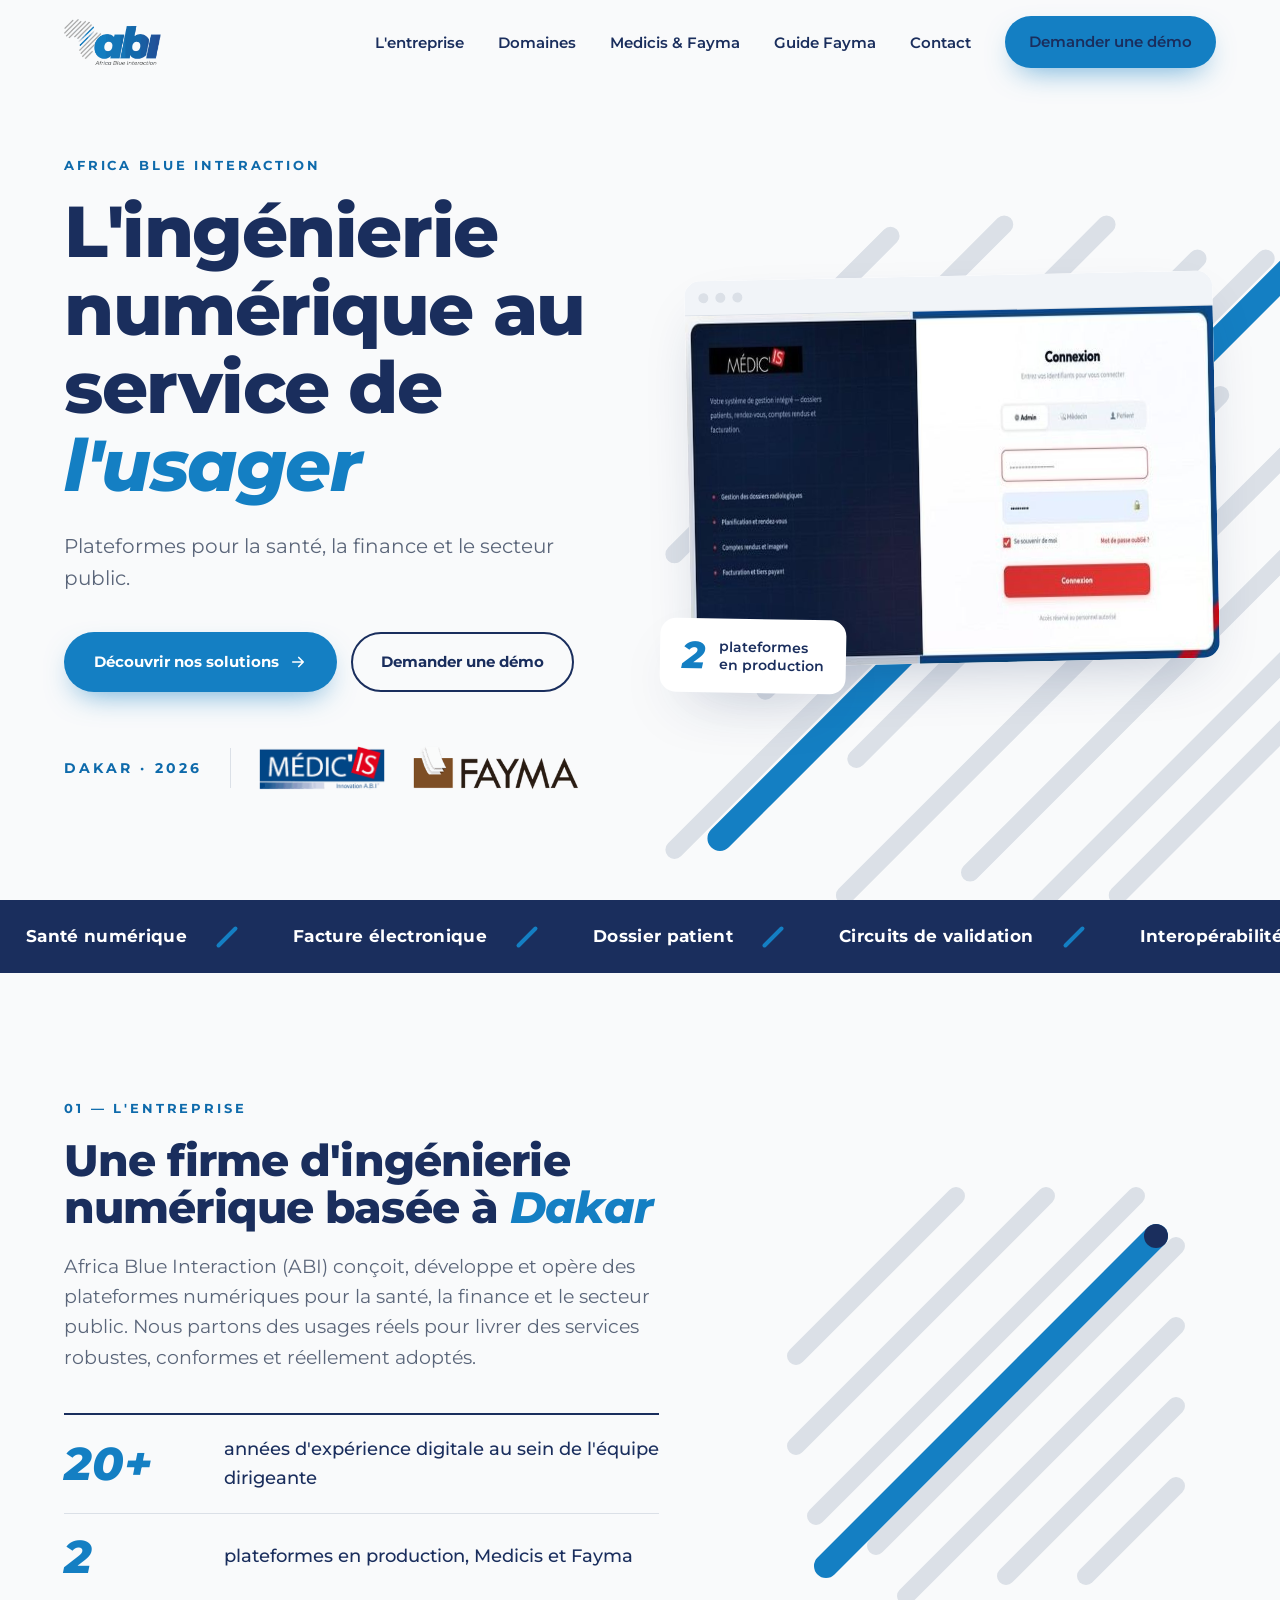
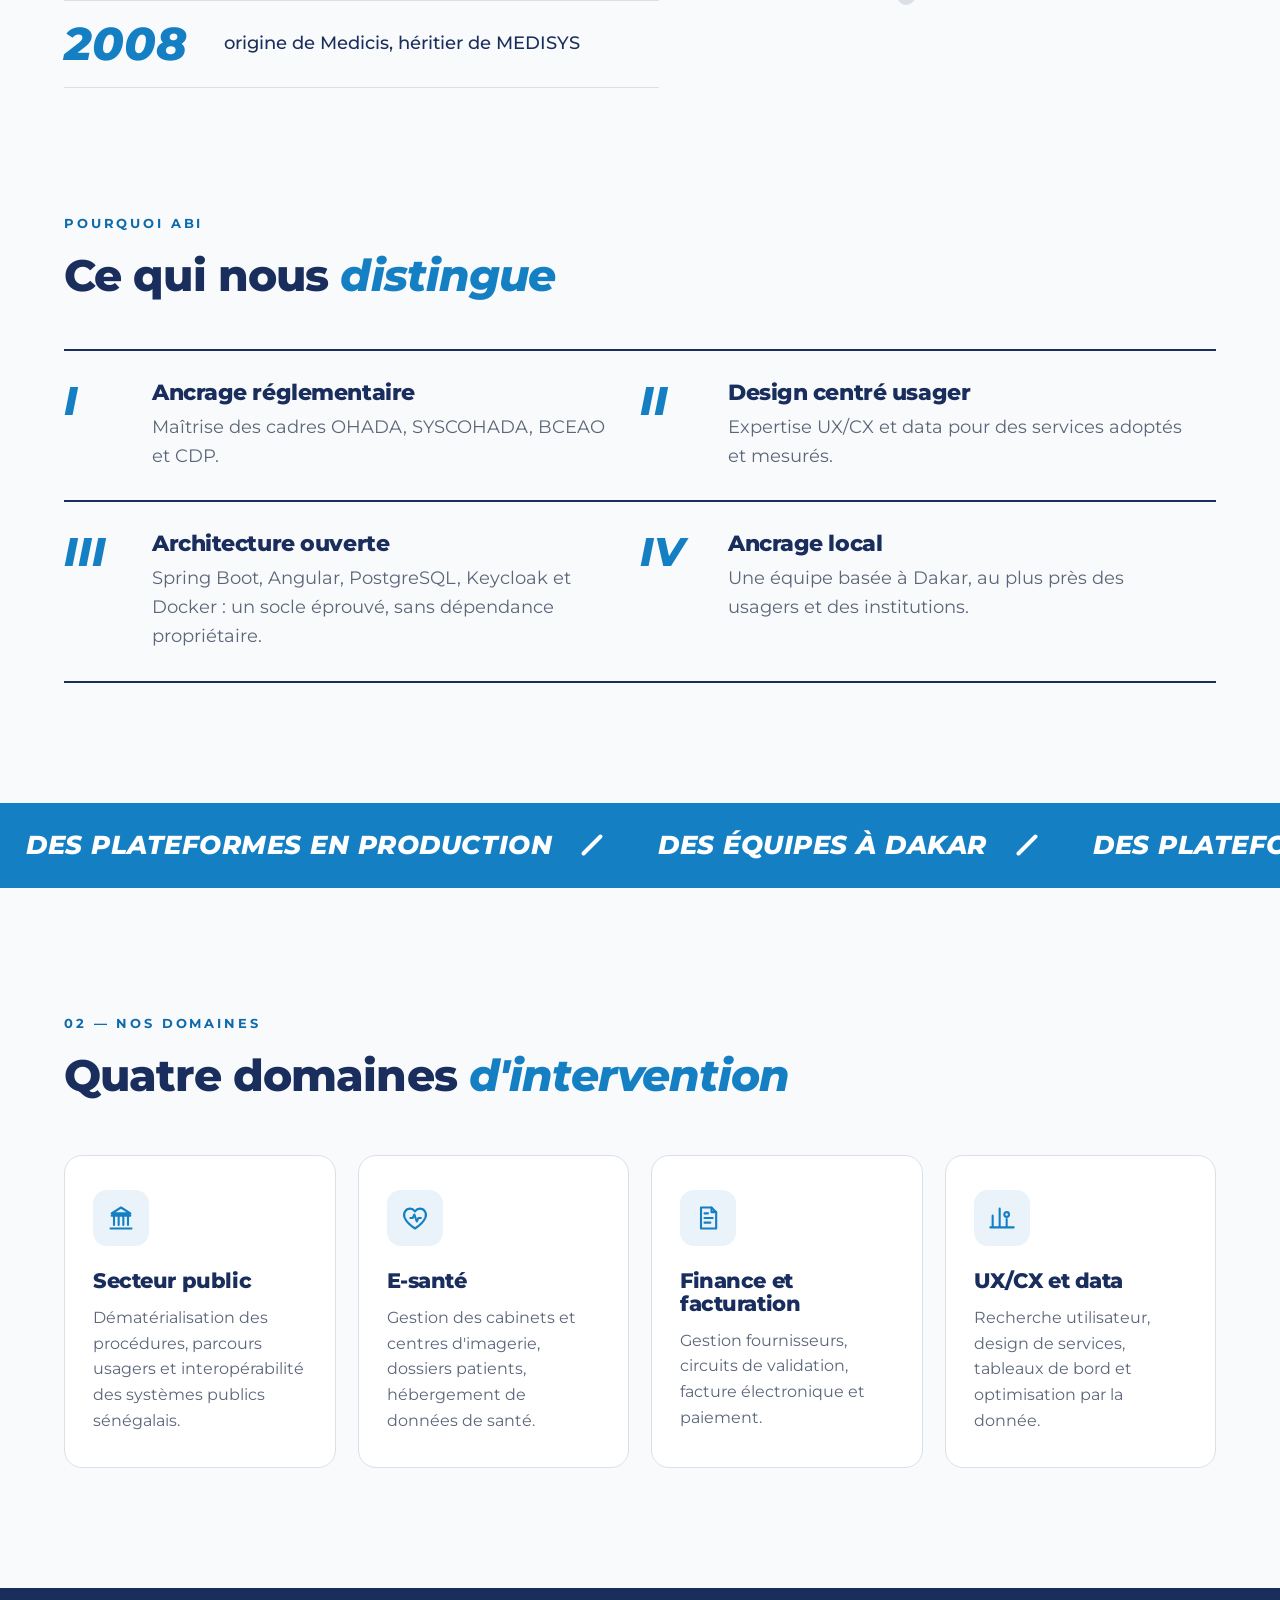
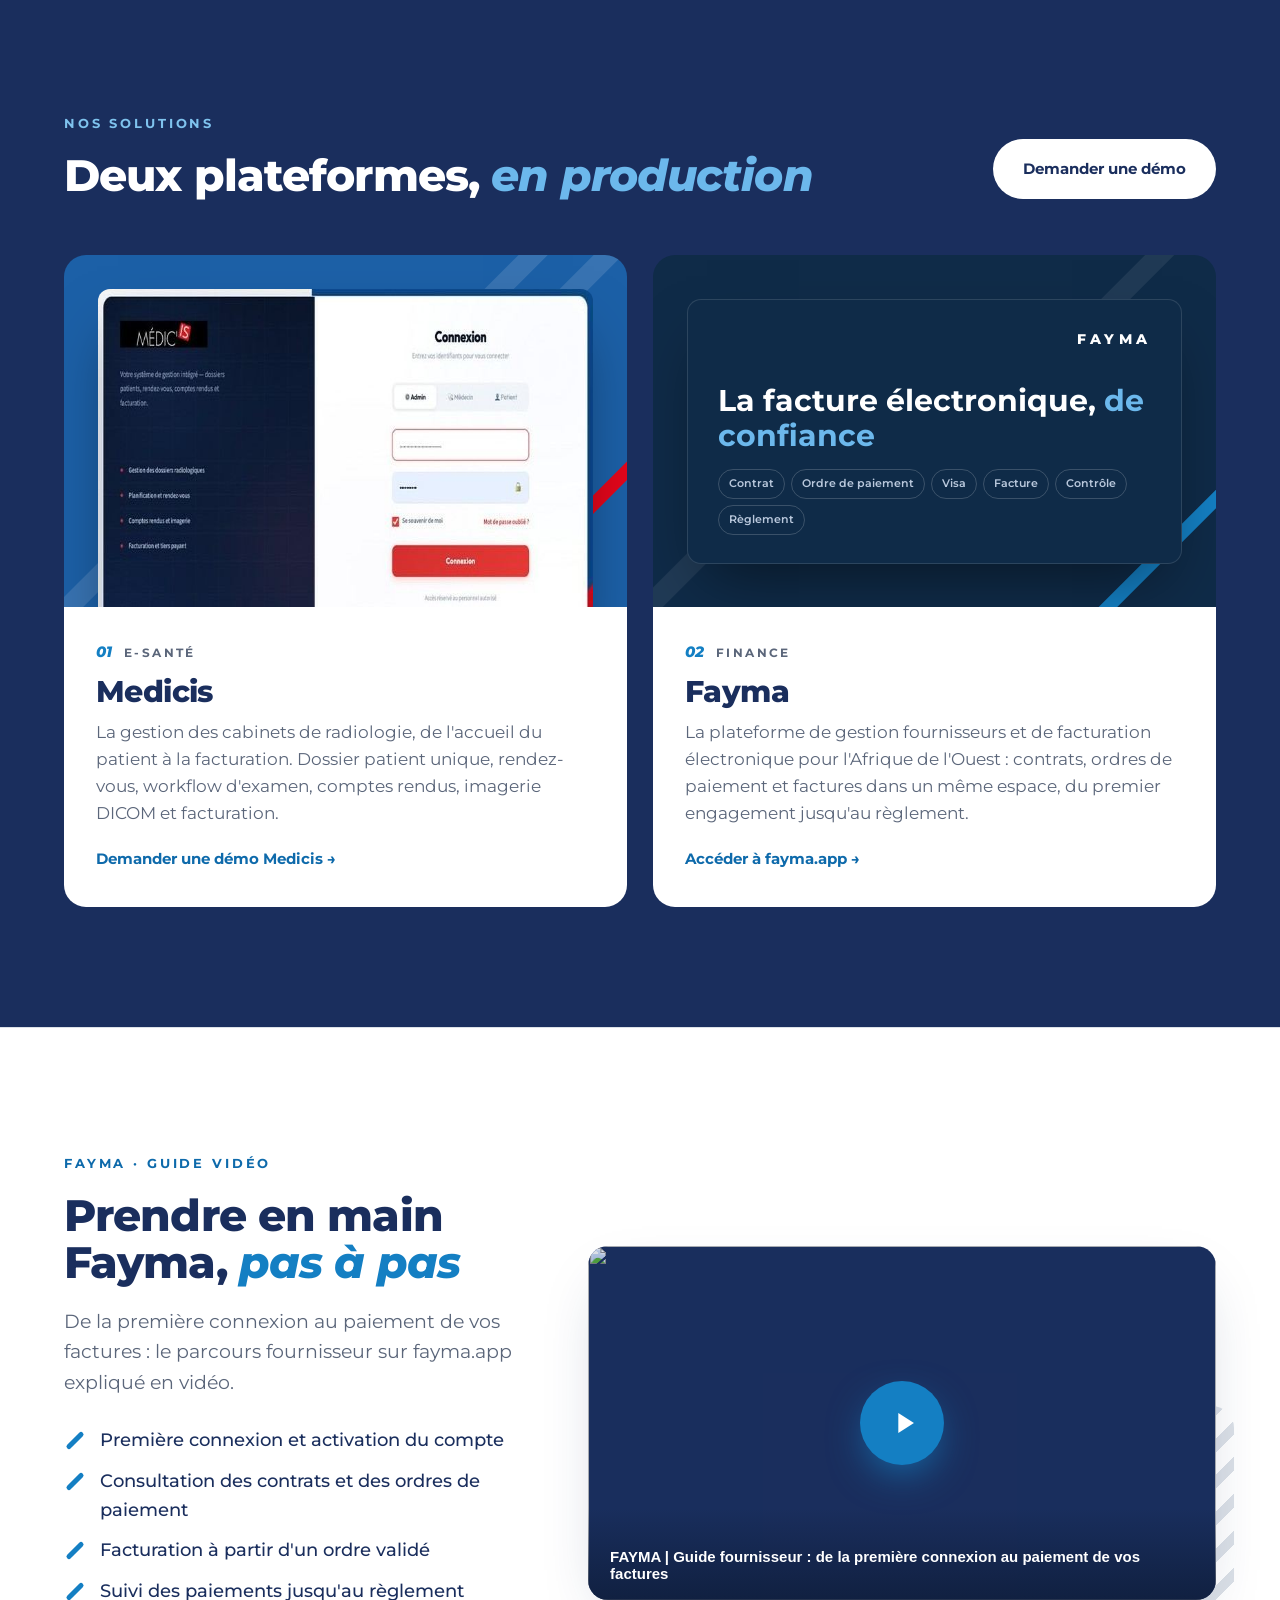
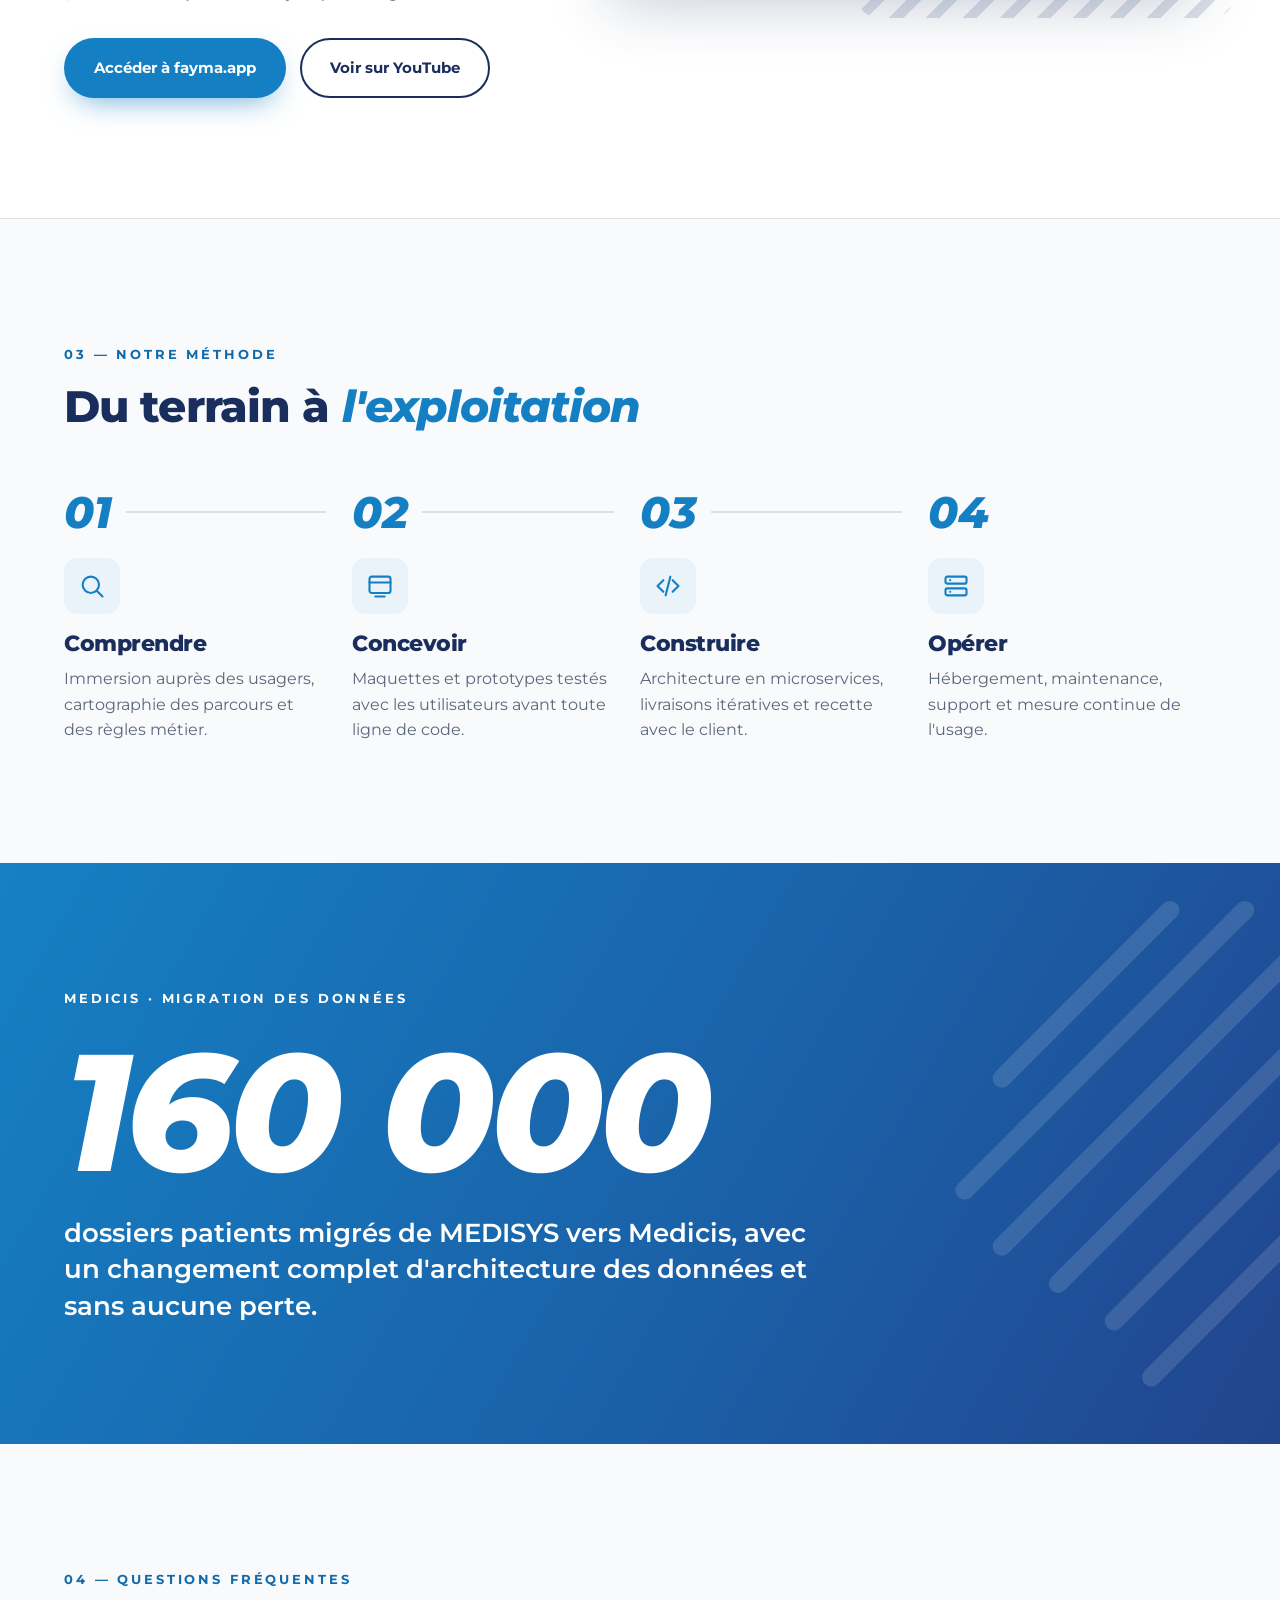
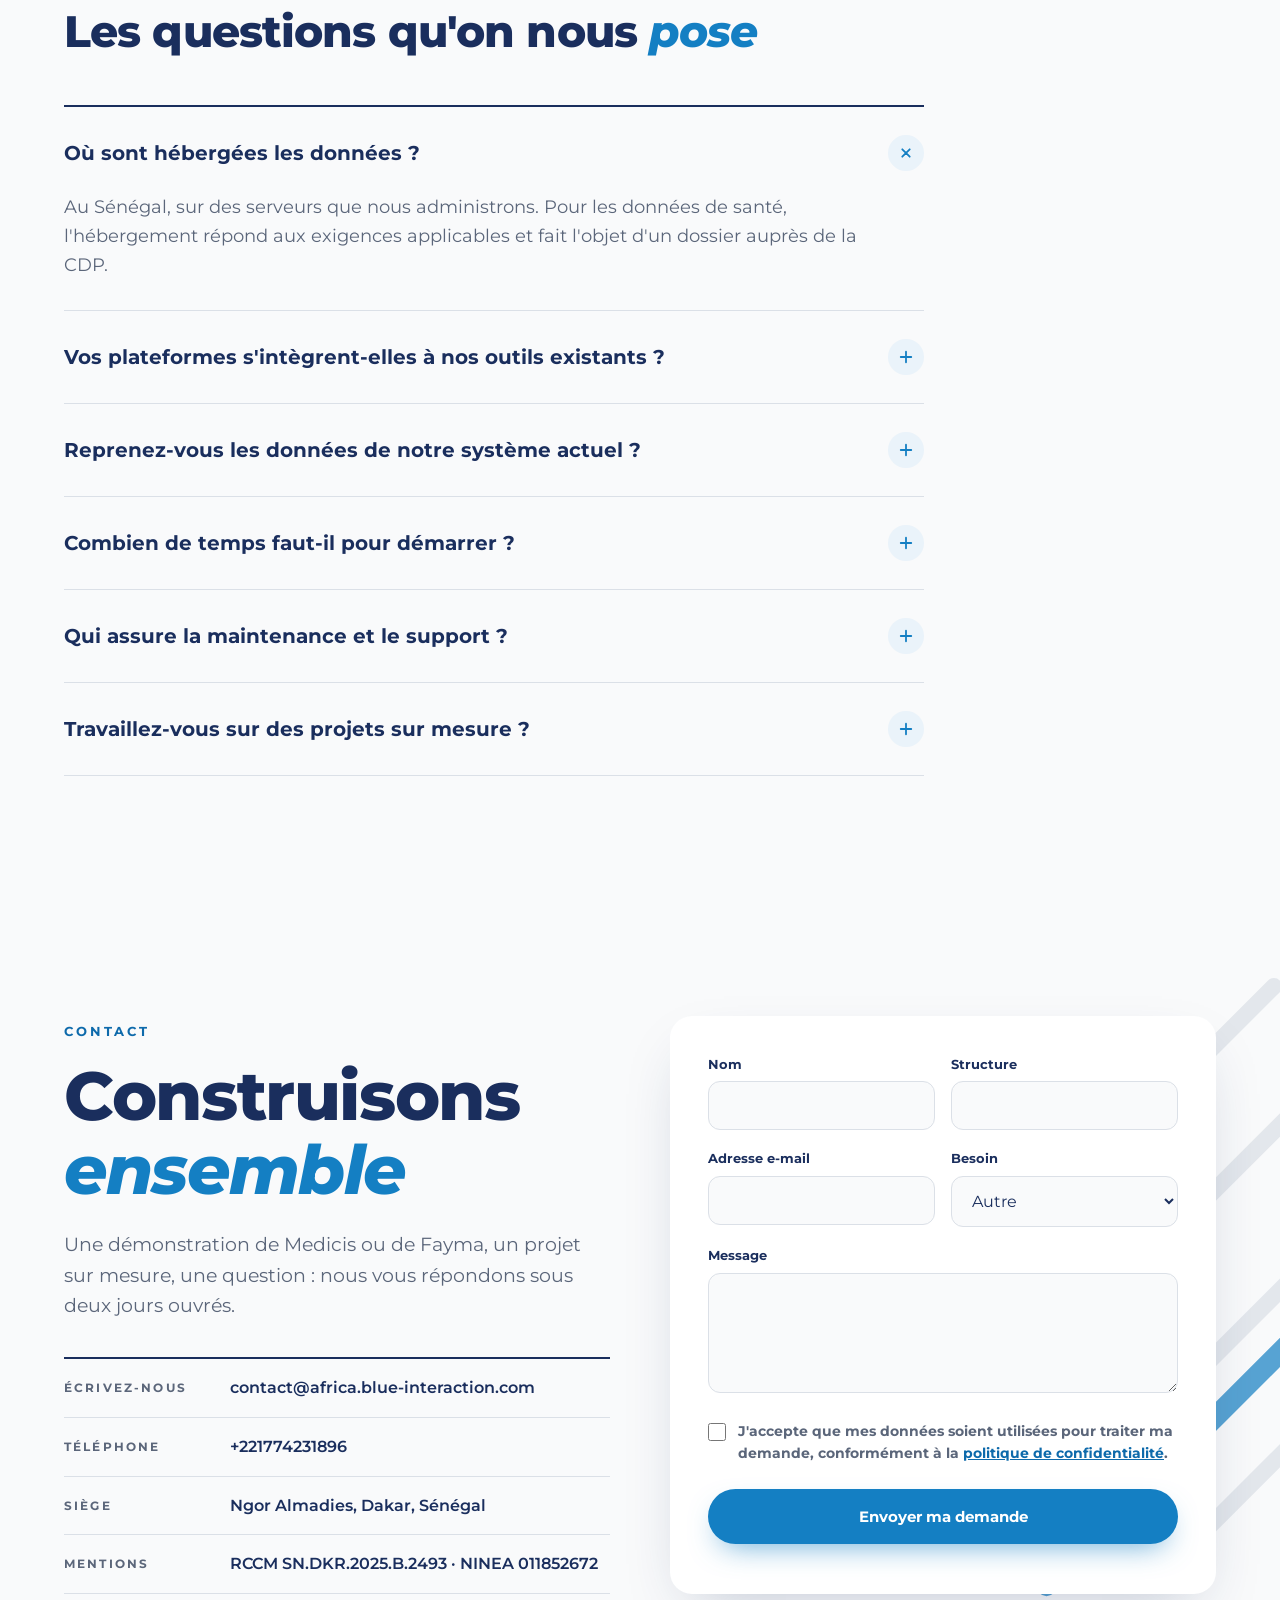
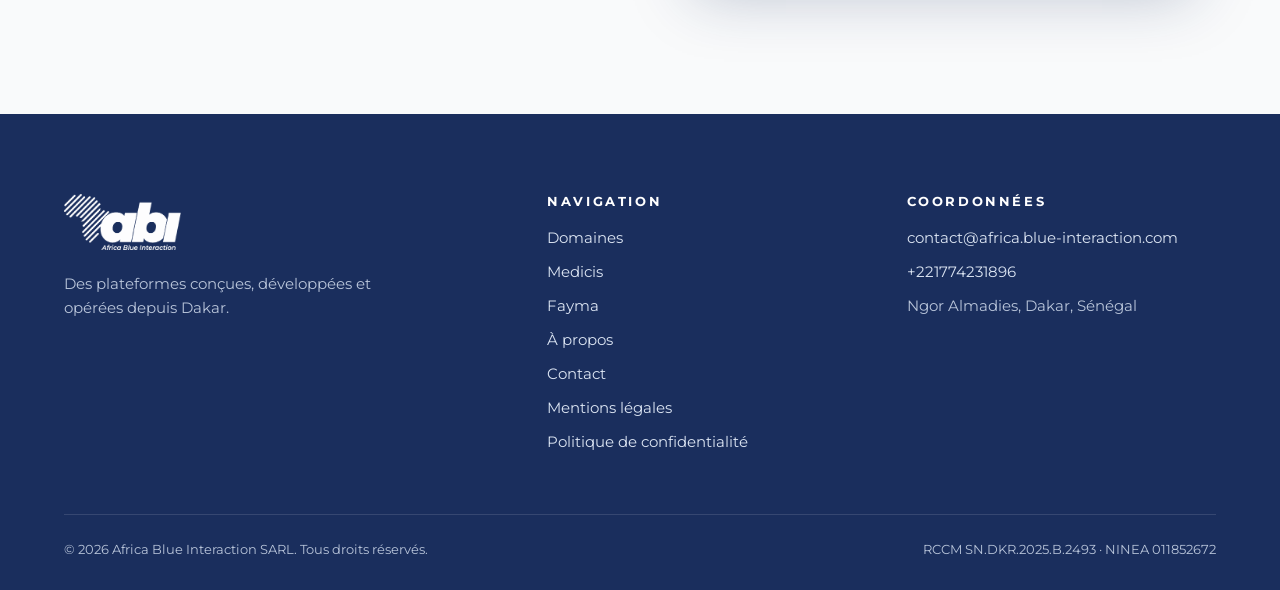
==== commit f4d4d86e: "Add files via upload" ====
--- a/index.html
+++ b/index.html
@@ -29,7 +29,7 @@
       <li><a href="#entreprise">L'entreprise</a></li>
       <li><a href="#domaines">Domaines</a></li>
       <li><a href="#solutions">Medicis &amp; Fayma</a></li>
-      <li><a href="#methode">Méthode</a></li>
+      <li><a href="#guide-fayma">Guide Fayma</a></li>
       <li><a href="#contact">Contact</a></li>
       <li><a class="btn btn-bleu" href="#contact">Demander une démo</a></li>
     </ul>
@@ -224,6 +224,34 @@
   </div>
 </section>
 
+<!-- GUIDE VIDÉO FAYMA -->
+<section class="pad guide" id="guide-fayma">
+  <div class="wrap guide-grid">
+    <div>
+      <span class="label rv">Fayma · Guide vidéo</span>
+      <h2 class="h2 rv">Prendre en main Fayma, <em class="k">pas à pas</em></h2>
+      <p class="lead rv">De la première connexion au paiement de vos factures : le parcours fournisseur sur fayma.app expliqué en vidéo.</p>
+      <ul class="guide-points rv">
+        <li>Première connexion et activation du compte</li>
+        <li>Consultation des contrats et des ordres de paiement</li>
+        <li>Facturation à partir d'un ordre validé</li>
+        <li>Suivi des paiements jusqu'au règlement</li>
+      </ul>
+      <div class="ctas rv" style="display:flex;gap:14px;flex-wrap:wrap;margin-top:32px">
+        <a class="btn btn-bleu" href="https://fayma.app" target="_blank" rel="noopener">Accéder à fayma.app</a>
+        <a class="btn btn-ligne" href="https://www.youtube.com/watch?v=7jj2SVxFYjs&amp;list=PLK2a7WYFgpuM" target="_blank" rel="noopener">Voir sur YouTube</a>
+      </div>
+    </div>
+    <div class="video rv">
+      <button class="yt" type="button" data-id="7jj2SVxFYjs" aria-label="Lire la vidéo : FAYMA, guide fournisseur">
+        <img src="https://i.ytimg.com/vi/7jj2SVxFYjs/hqdefault.jpg" alt="" loading="lazy" width="480" height="360">
+        <span class="play"><svg viewBox="0 0 24 24"><path d="M8 5v14l11-7z"/></svg></span>
+        <span class="cap">FAYMA | Guide fournisseur : de la première connexion au paiement de vos factures</span>
+      </button>
+    </div>
+  </div>
+</section>
+
 <!-- MÉTHODE -->
 <section class="pad" id="methode">
   <div class="wrap">
--- a/style.css
+++ b/style.css
@@ -240,3 +240,21 @@
 .rv{opacity:0;transform:translateY(28px);transition:opacity .8s cubic-bezier(.2,.7,.2,1),transform .8s cubic-bezier(.2,.7,.2,1)}
 .rv.in{opacity:1;transform:none}
 @media(prefers-reduced-motion:reduce){.rv{opacity:1;transform:none}}
+
+/* Guide vidéo */
+.guide{background:#fff;border-top:1px solid var(--rayure);border-bottom:1px solid var(--rayure)}
+.guide-grid{display:grid;grid-template-columns:.85fr 1.15fr;gap:60px;align-items:center}
+@media(max-width:900px){.guide-grid{grid-template-columns:1fr;gap:36px}}
+.guide-points{list-style:none;margin-top:28px;display:grid;gap:12px}
+.guide-points li{display:flex;gap:14px;align-items:flex-start;color:var(--marine);font-weight:500}
+.guide-points li::before{content:"";flex:none;width:22px;height:5px;border-radius:5px;background:var(--bleu);transform:rotate(-45deg);margin-top:12px}
+.video{position:relative}
+.video::before{content:"";position:absolute;right:-18px;bottom:-18px;width:60%;height:60%;border-radius:22px;background:repeating-linear-gradient(-45deg,var(--rayure) 0 10px,transparent 10px 26px);z-index:0}
+.yt,.video iframe{position:relative;z-index:1;display:block;width:100%;aspect-ratio:16/9;border:0;border-radius:20px;overflow:hidden;box-shadow:var(--ombre);background:var(--marine)}
+.yt{cursor:pointer;padding:0}
+.yt img{width:100%;height:100%;object-fit:cover;opacity:.85;transition:opacity .3s,transform .6s}
+.yt:hover img{opacity:1;transform:scale(1.03)}
+.yt .play{position:absolute;left:50%;top:50%;transform:translate(-50%,-50%);width:84px;height:84px;border-radius:50%;background:var(--bleu);display:grid;place-items:center;box-shadow:0 14px 40px -10px rgba(20,127,195,.9);transition:transform .25s}
+.yt:hover .play{transform:translate(-50%,-50%) scale(1.08)}
+.yt .play svg{width:34px;height:34px;fill:#fff;margin-left:4px}
+.yt .cap{position:absolute;left:0;right:0;bottom:0;padding:40px 22px 18px;text-align:left;color:#fff;font-weight:700;font-size:15px;background:linear-gradient(transparent,rgba(15,30,60,.85))}
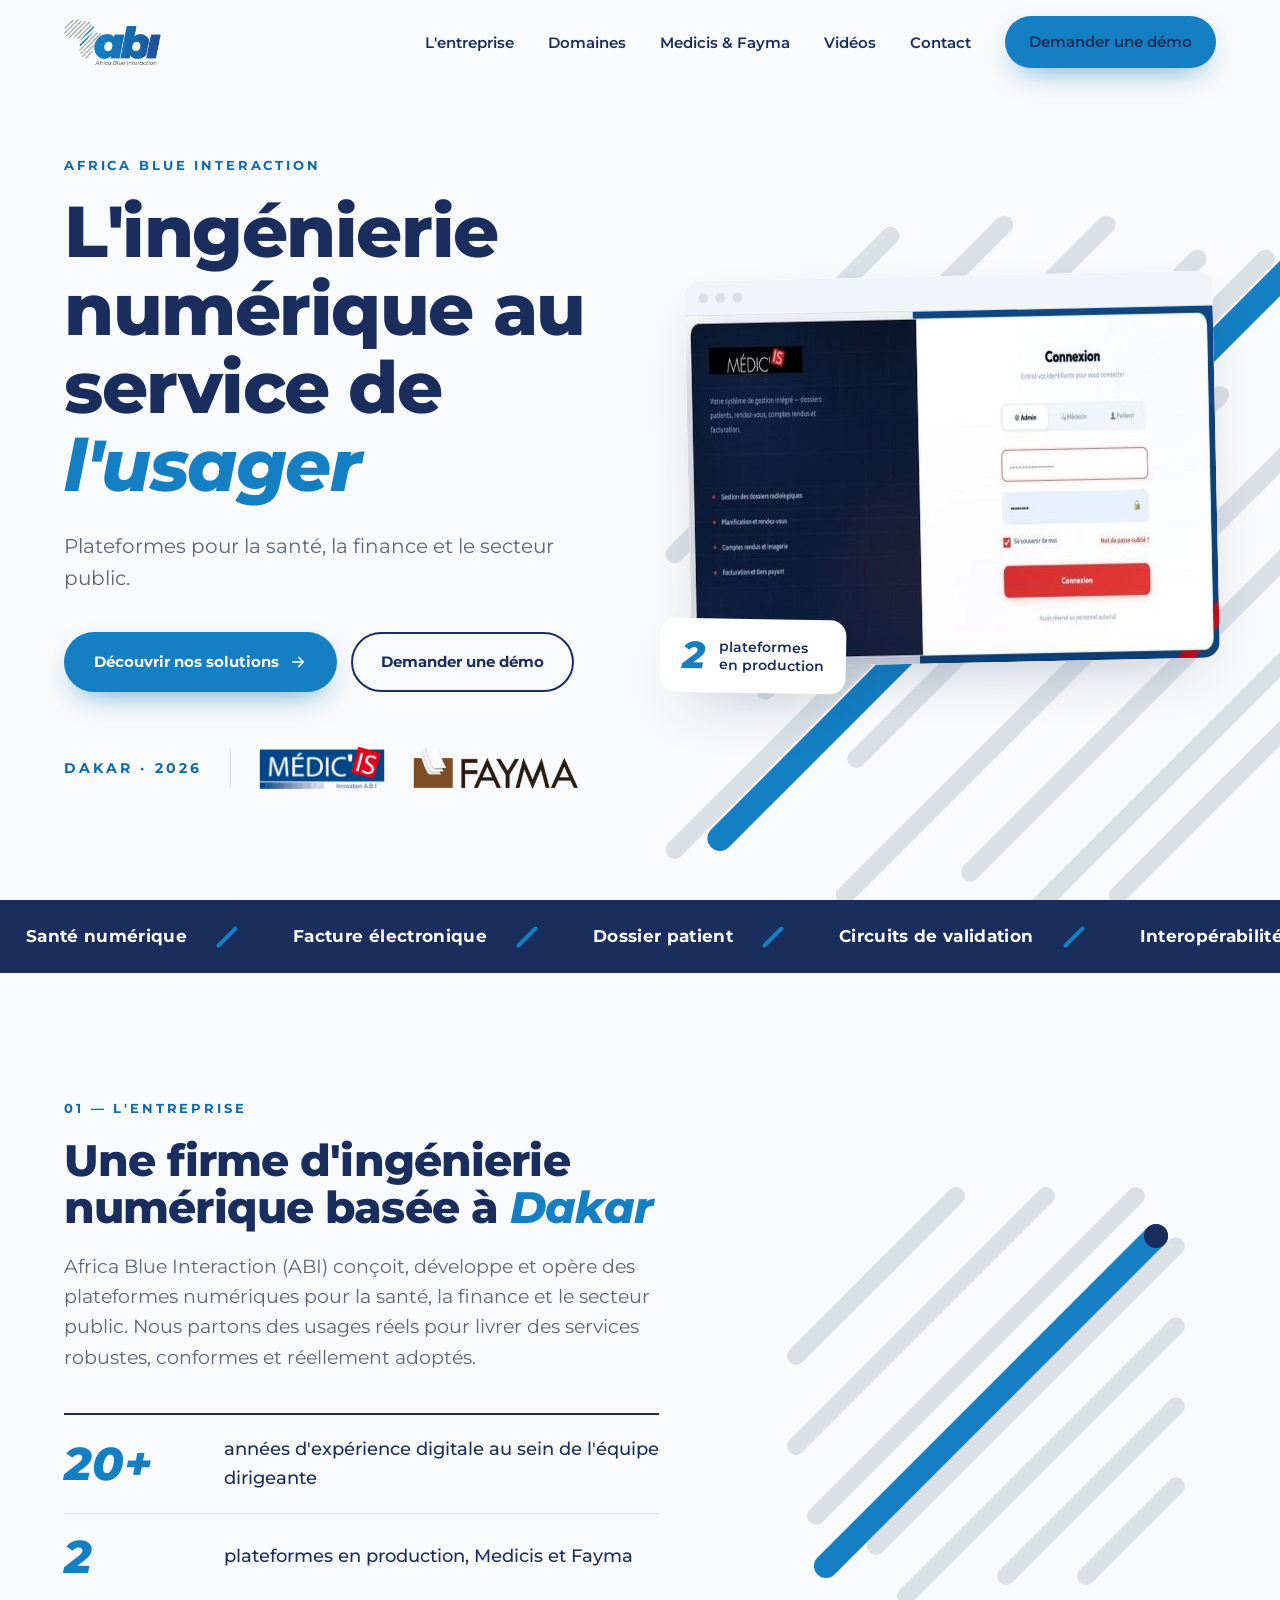
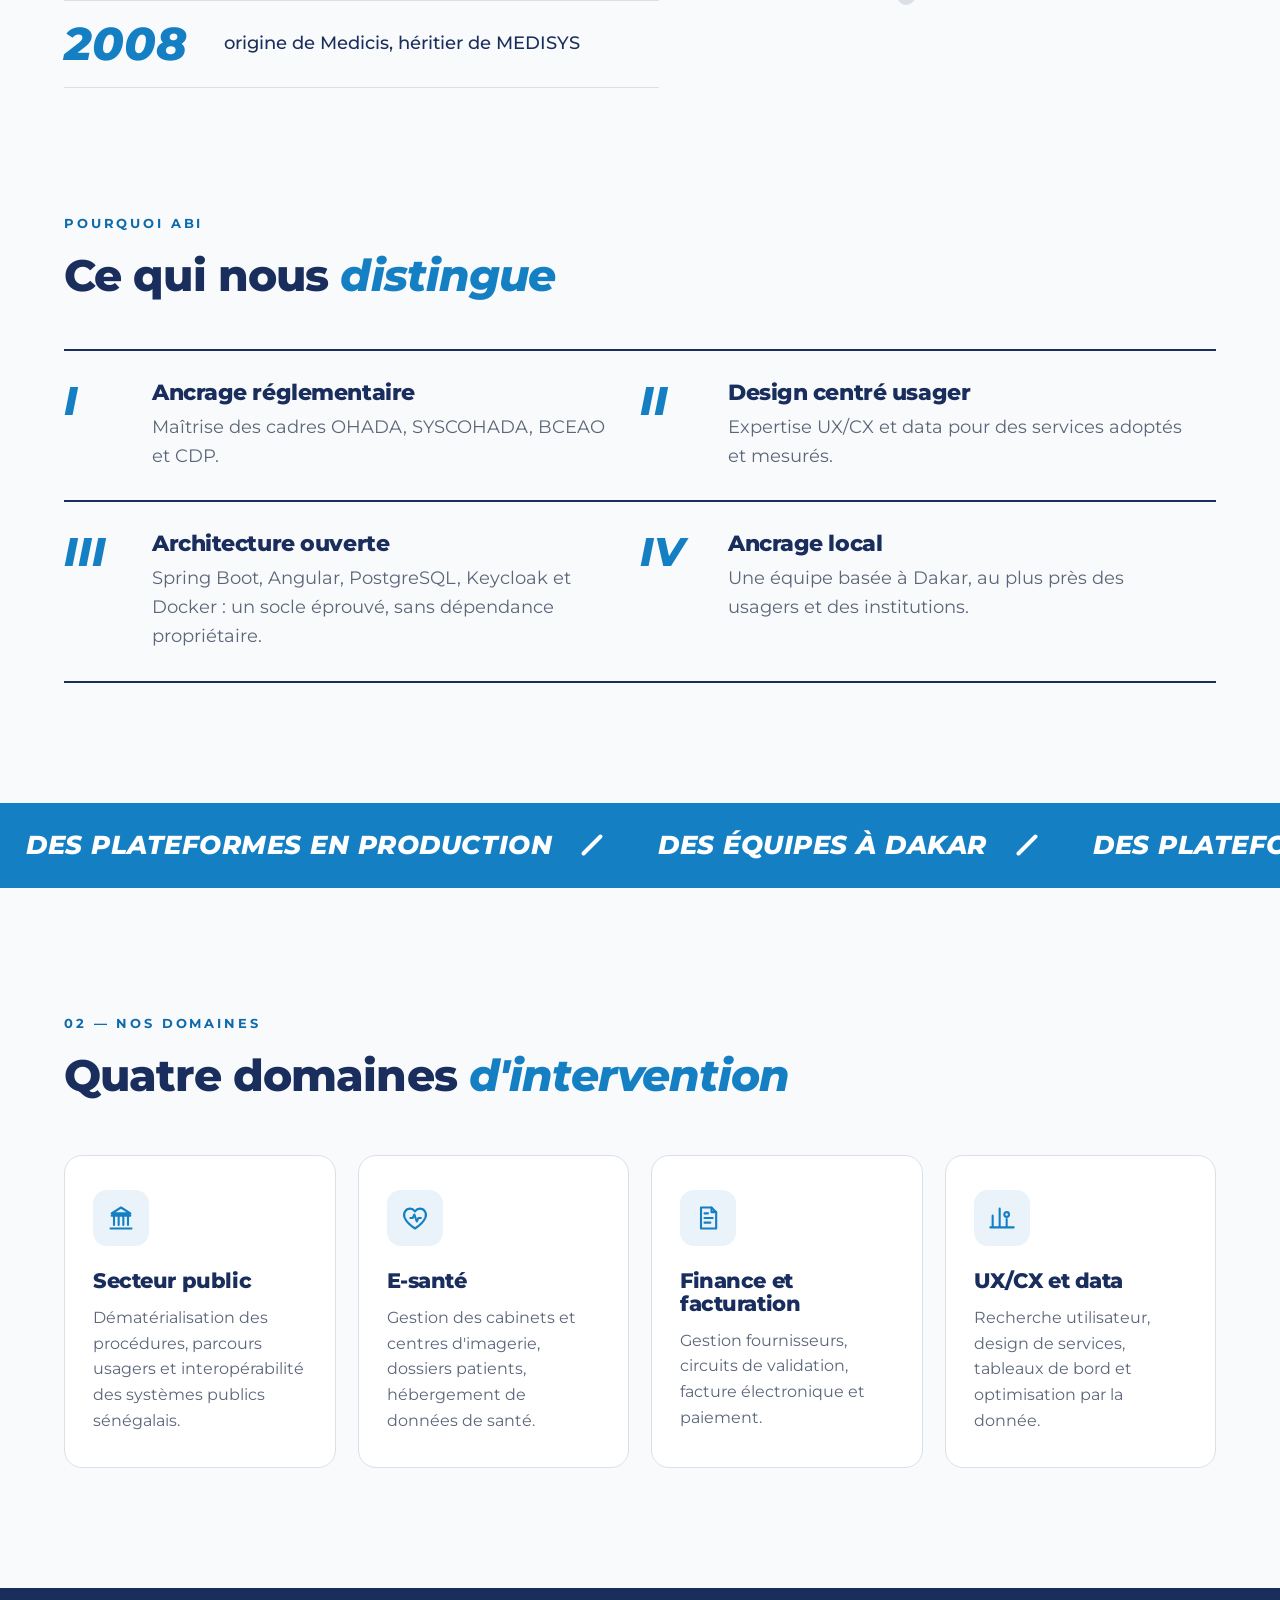
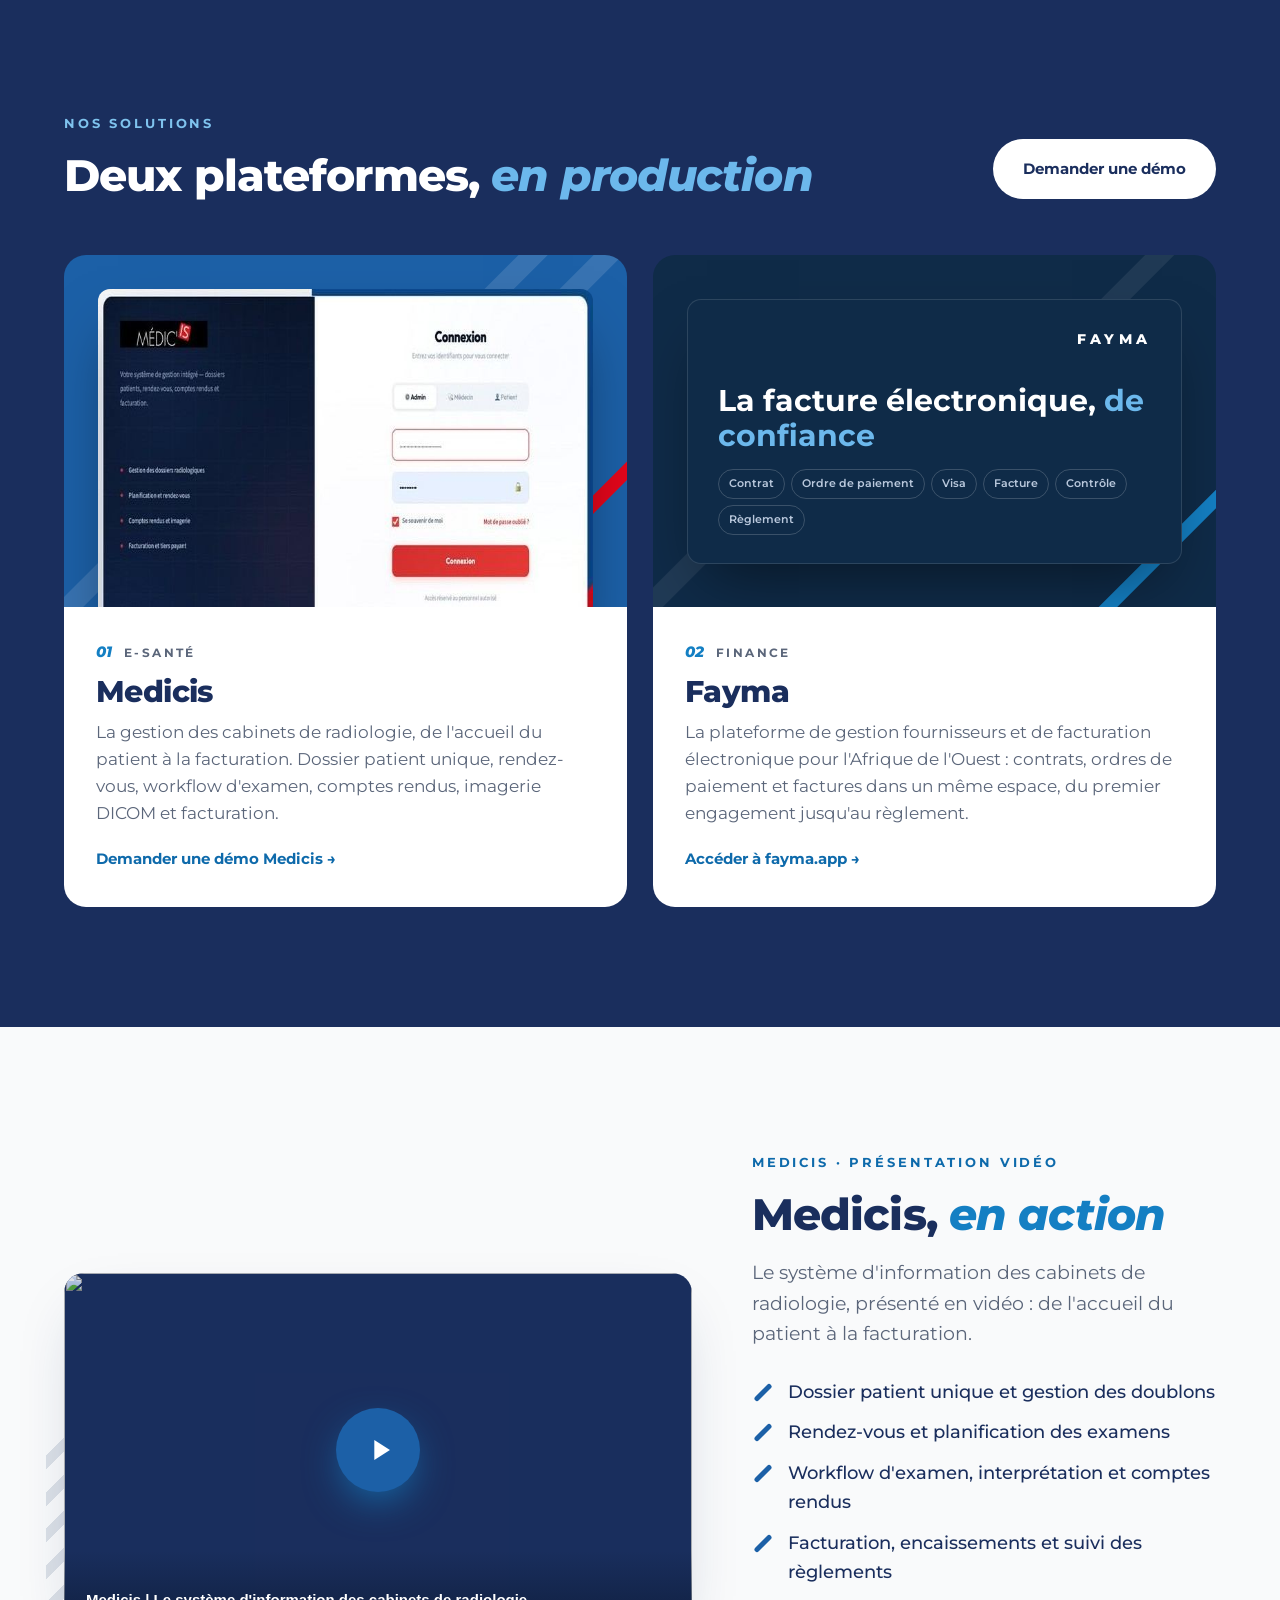
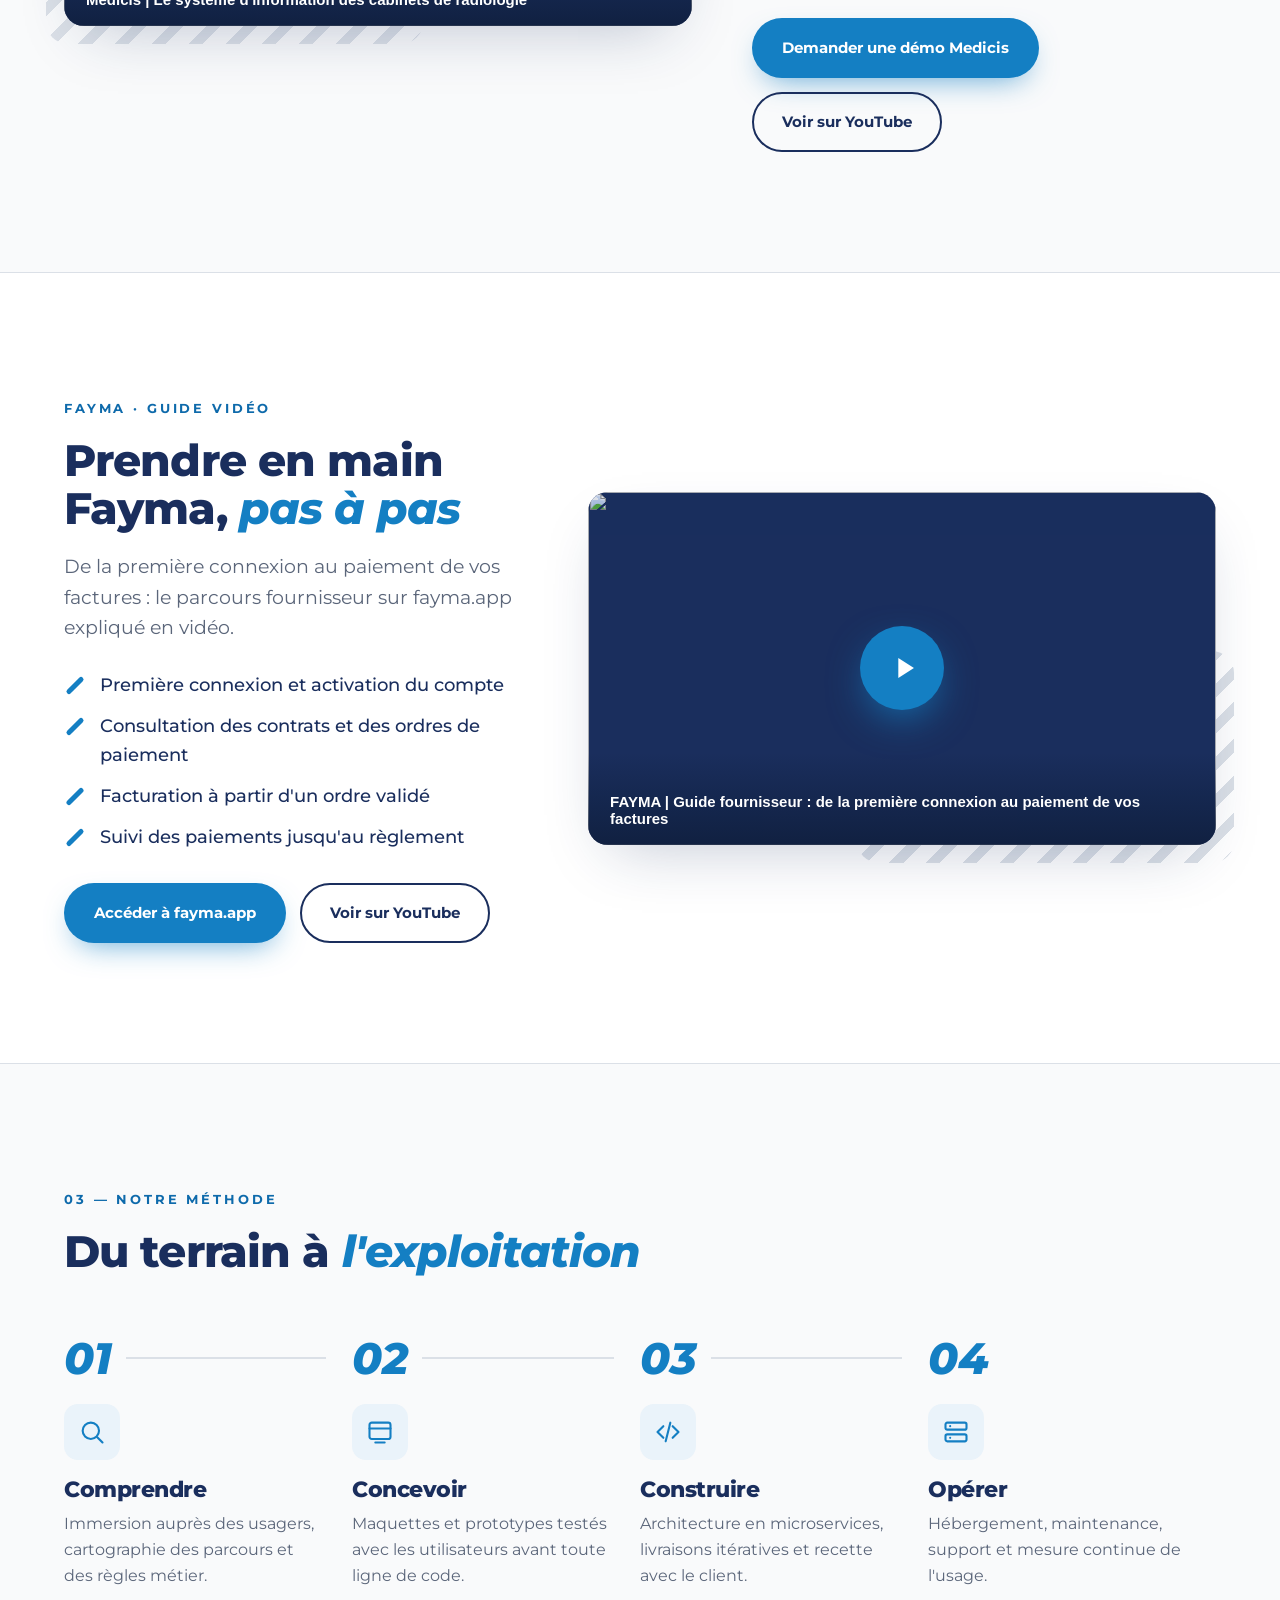
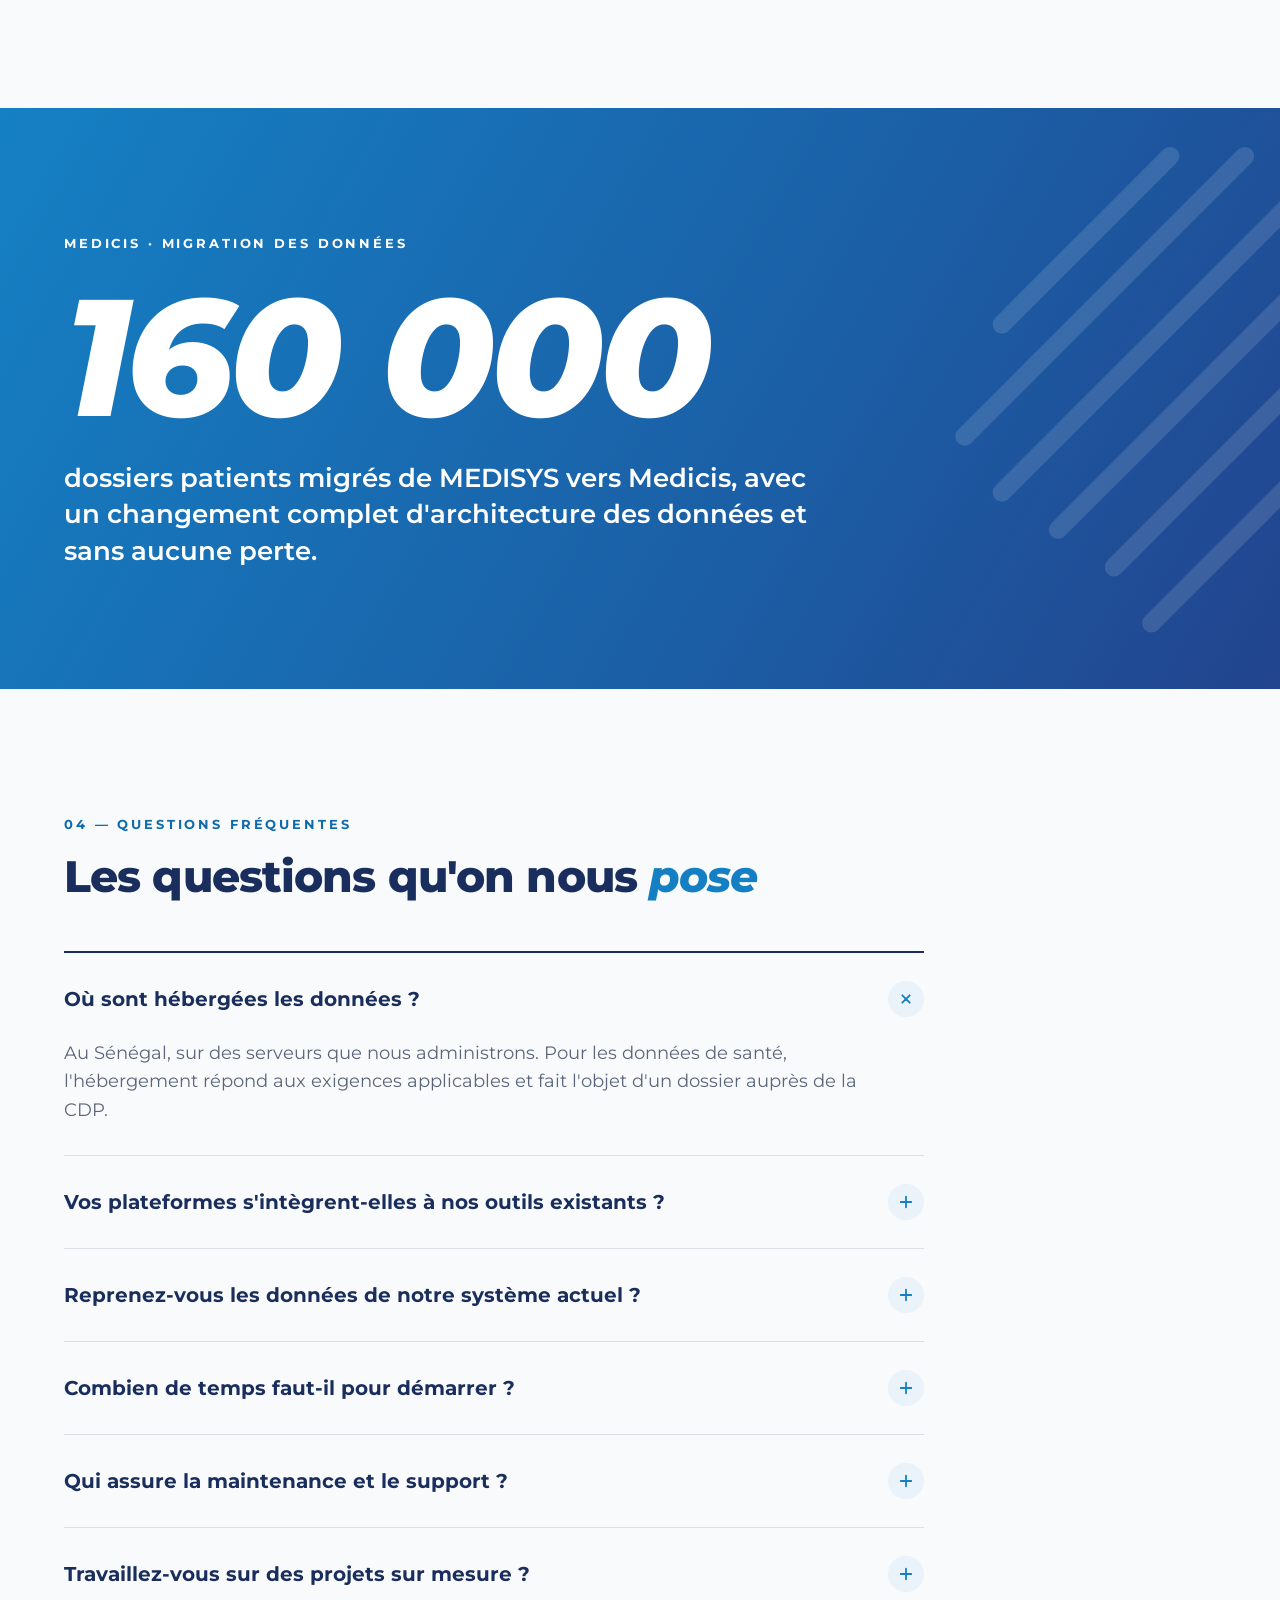
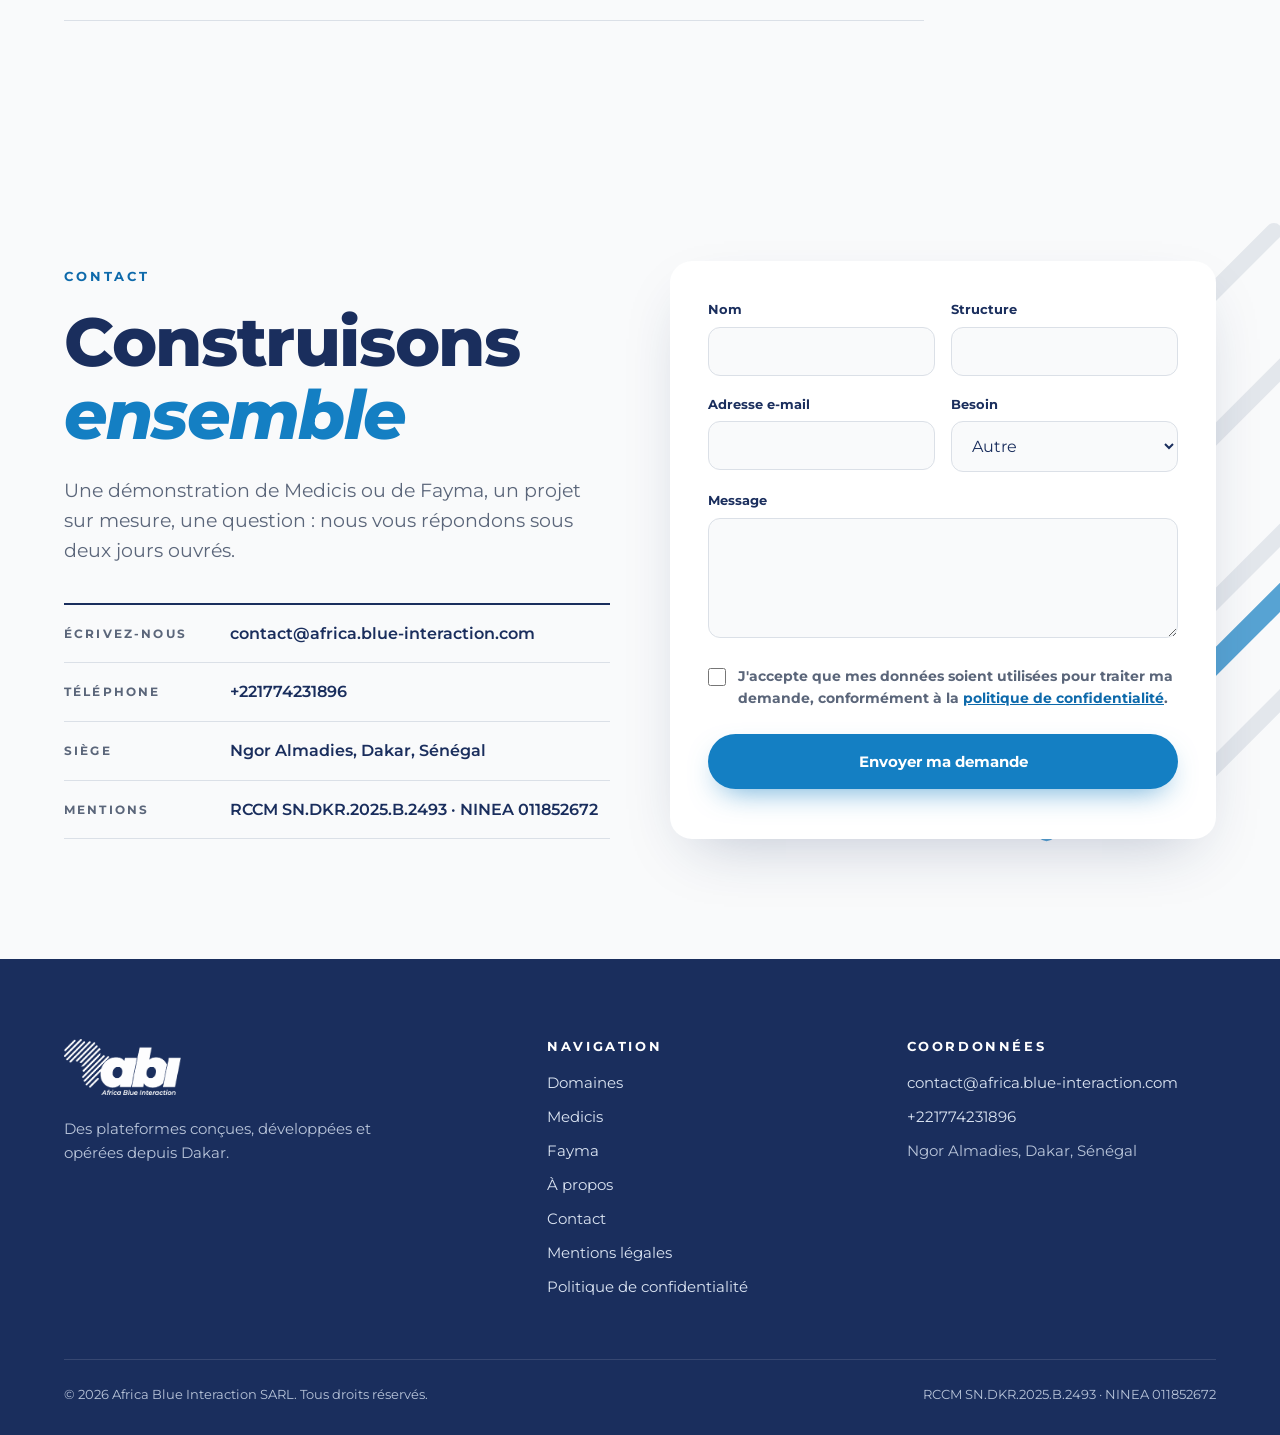
==== commit 5586ba51: "Add files via upload" ====
--- a/index.html
+++ b/index.html
@@ -29,7 +29,7 @@
       <li><a href="#entreprise">L'entreprise</a></li>
       <li><a href="#domaines">Domaines</a></li>
       <li><a href="#solutions">Medicis &amp; Fayma</a></li>
-      <li><a href="#guide-fayma">Guide Fayma</a></li>
+      <li><a href="#video-medicis">Vidéos</a></li>
       <li><a href="#contact">Contact</a></li>
       <li><a class="btn btn-bleu" href="#contact">Demander une démo</a></li>
     </ul>
@@ -224,6 +224,34 @@
   </div>
 </section>
 
+<!-- VIDÉO MEDICIS -->
+<section class="pad guide guide-med" id="video-medicis">
+  <div class="wrap guide-grid rev">
+    <div class="video rv">
+      <button class="yt" type="button" data-id="nCSSDmQeTY4" aria-label="Lire la vidéo : Medicis, le système d'information des cabinets de radiologie">
+        <img src="https://i.ytimg.com/vi/nCSSDmQeTY4/hqdefault.jpg" alt="" loading="lazy" width="480" height="360">
+        <span class="play"><svg viewBox="0 0 24 24"><path d="M8 5v14l11-7z"/></svg></span>
+        <span class="cap">Medicis | Le système d'information des cabinets de radiologie</span>
+      </button>
+    </div>
+    <div>
+      <span class="label rv">Medicis · Présentation vidéo</span>
+      <h2 class="h2 rv">Medicis, <em class="k">en action</em></h2>
+      <p class="lead rv">Le système d'information des cabinets de radiologie, présenté en vidéo : de l'accueil du patient à la facturation.</p>
+      <ul class="guide-points rv">
+        <li>Dossier patient unique et gestion des doublons</li>
+        <li>Rendez-vous et planification des examens</li>
+        <li>Workflow d'examen, interprétation et comptes rendus</li>
+        <li>Facturation, encaissements et suivi des règlements</li>
+      </ul>
+      <div class="ctas rv" style="display:flex;gap:14px;flex-wrap:wrap;margin-top:32px">
+        <a class="btn btn-bleu" href="#contact" data-produit="Medicis">Demander une démo Medicis</a>
+        <a class="btn btn-ligne" href="https://youtu.be/nCSSDmQeTY4" target="_blank" rel="noopener">Voir sur YouTube</a>
+      </div>
+    </div>
+  </div>
+</section>
+
 <!-- GUIDE VIDÉO FAYMA -->
 <section class="pad guide" id="guide-fayma">
   <div class="wrap guide-grid">
--- a/style.css
+++ b/style.css
@@ -258,3 +258,12 @@
 .yt:hover .play{transform:translate(-50%,-50%) scale(1.08)}
 .yt .play svg{width:34px;height:34px;fill:#fff;margin-left:4px}
 .yt .cap{position:absolute;left:0;right:0;bottom:0;padding:40px 22px 18px;text-align:left;color:#fff;font-weight:700;font-size:15px;background:linear-gradient(transparent,rgba(15,30,60,.85))}
+
+/* Vidéo Medicis : disposition inversée */
+.guide-grid.rev{grid-template-columns:1.15fr .85fr}
+@media(max-width:900px){.guide-grid.rev{grid-template-columns:1fr}.guide-grid.rev .video{order:2}}
+.guide-med{background:var(--fond);border-top:0}
+.guide-med .video::before{right:auto;left:-18px}
+.guide-med .yt .play{background:var(--bleu-medicis)}
+.guide-med .guide-points li::before{background:var(--bleu-medicis)}
+.guide + .guide{border-top:0}
